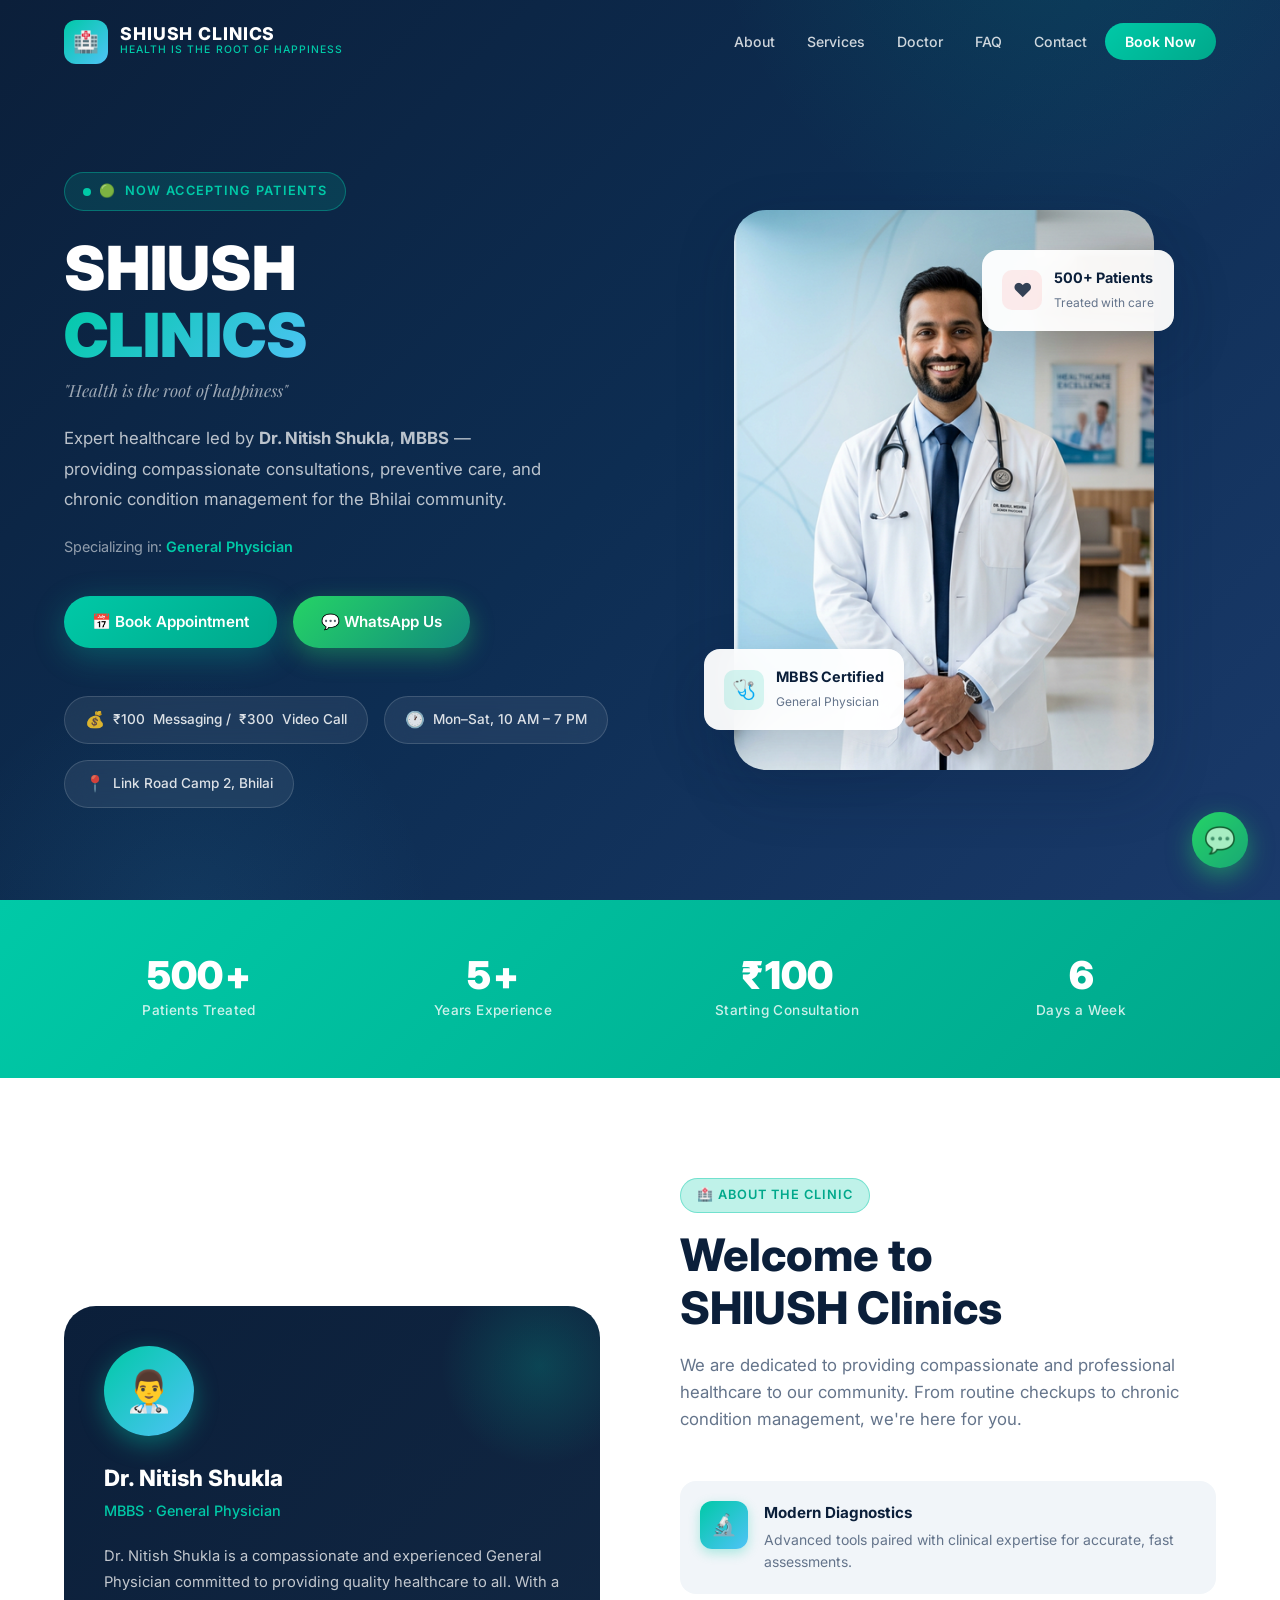
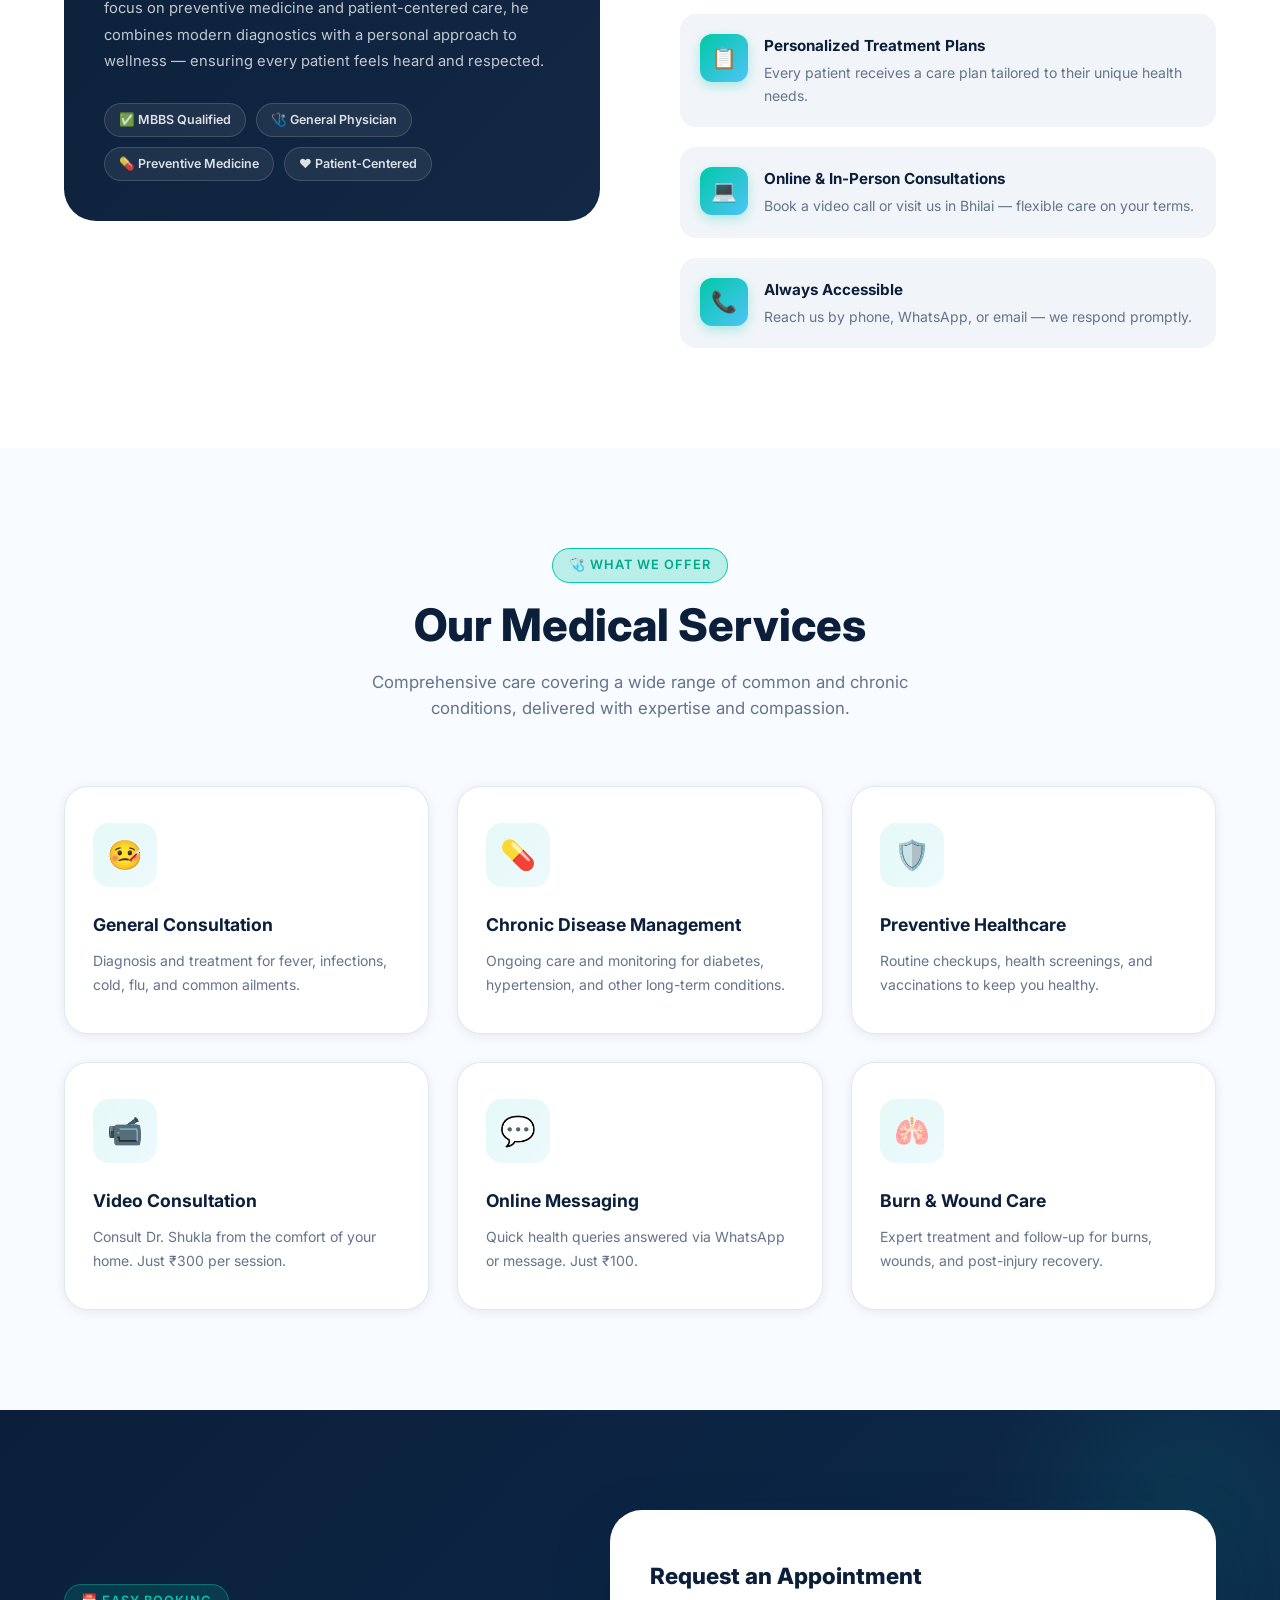
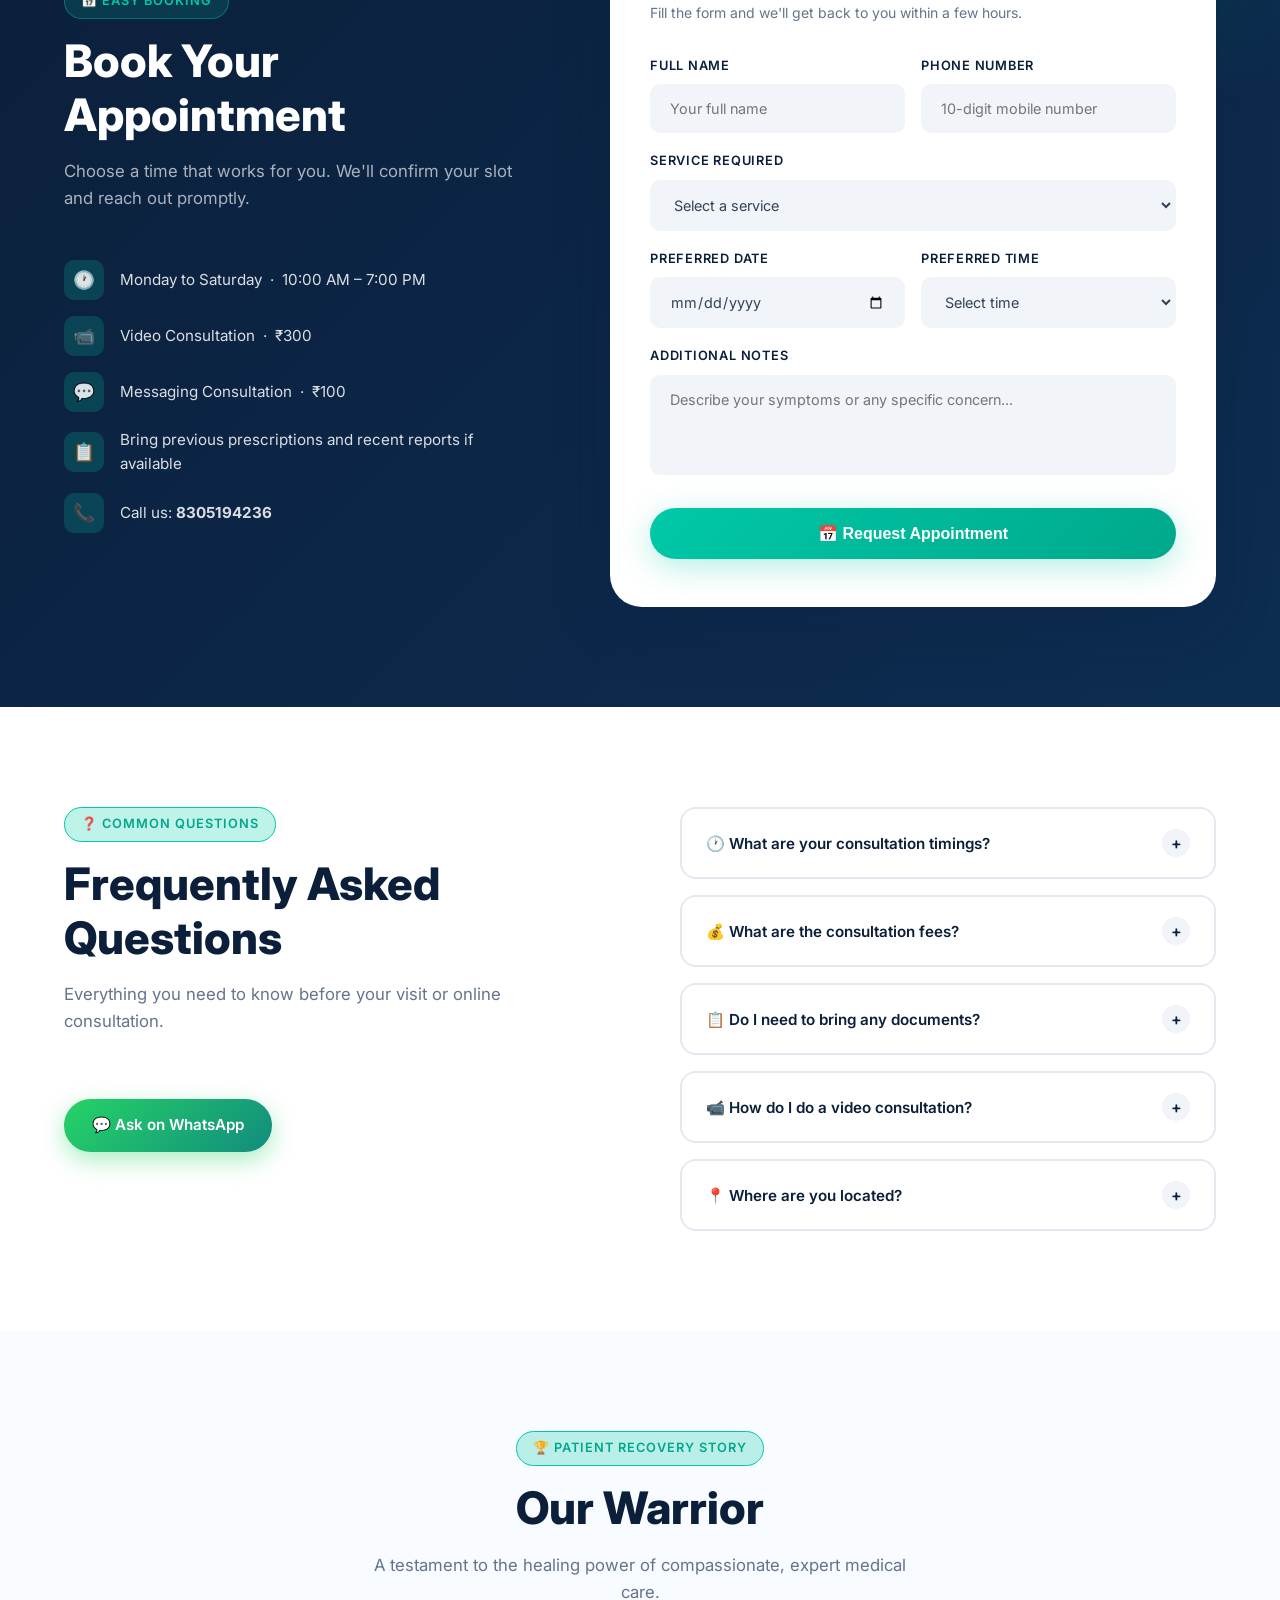
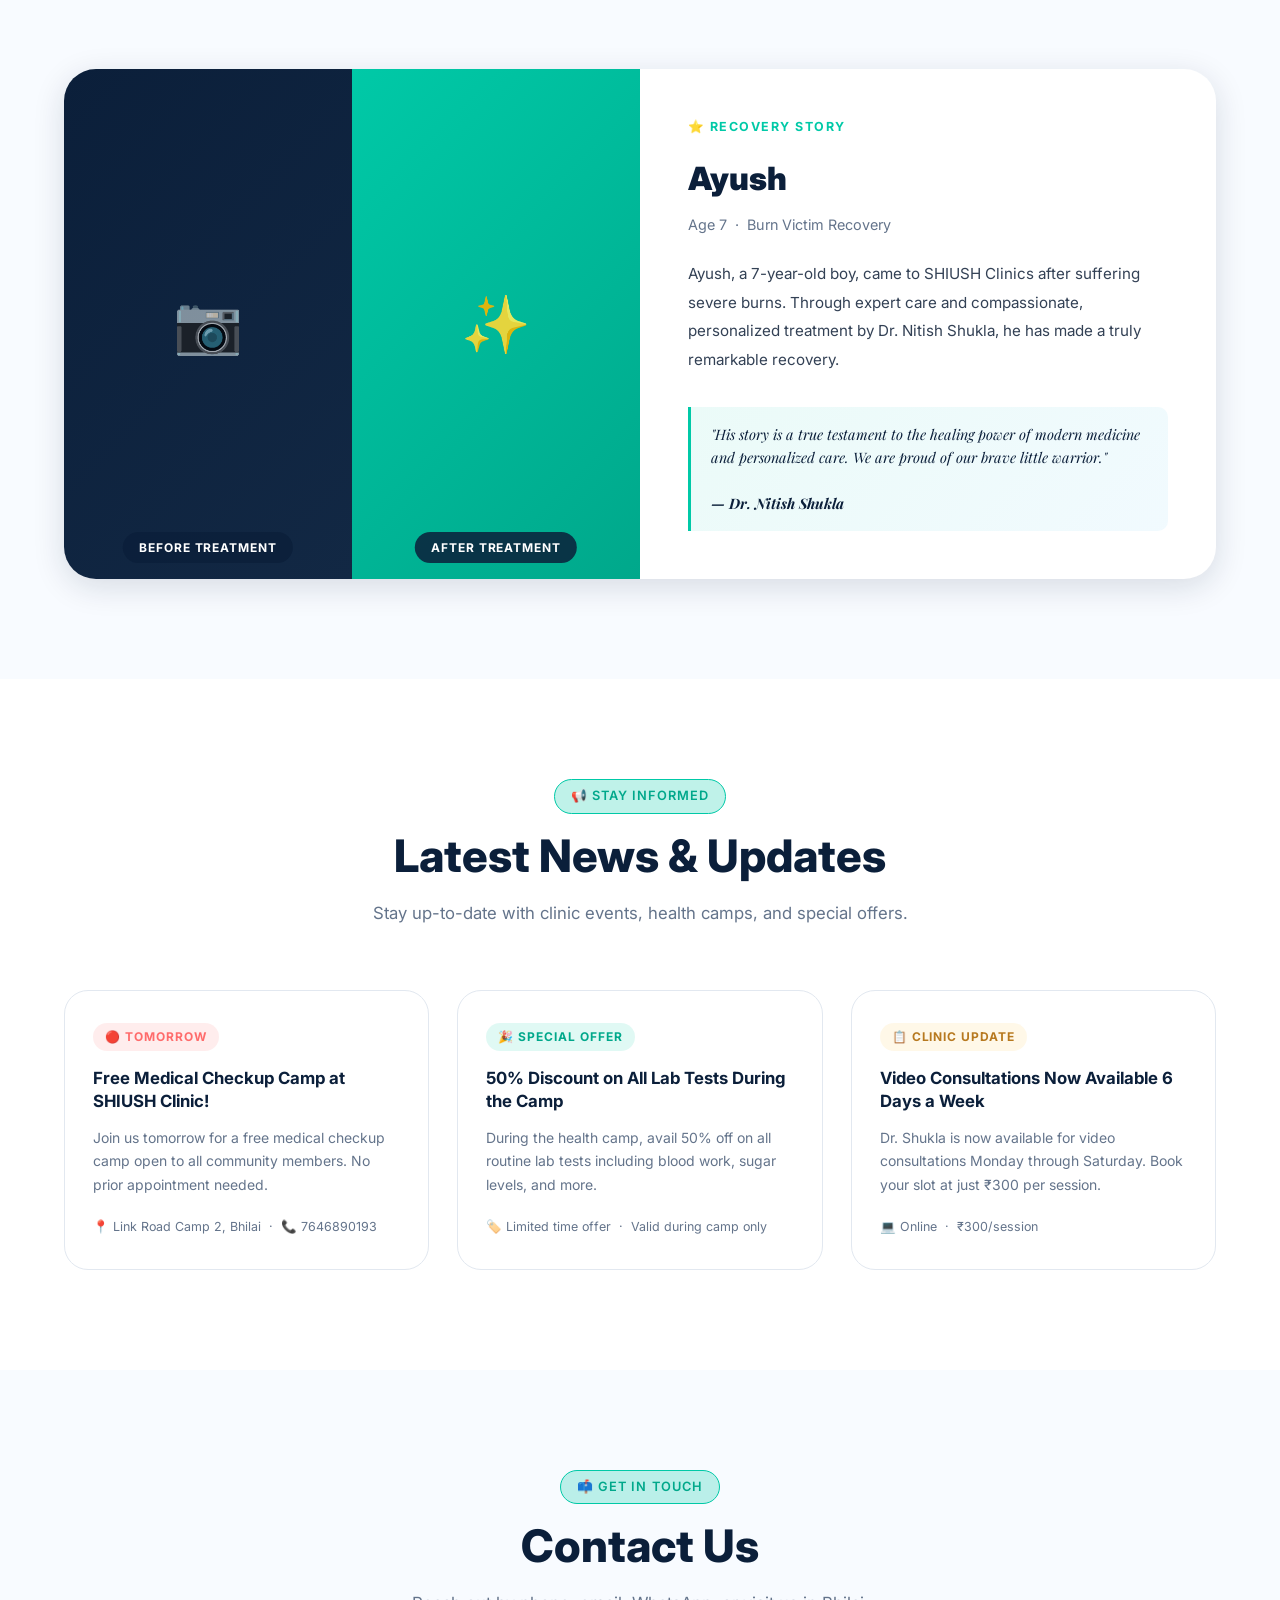
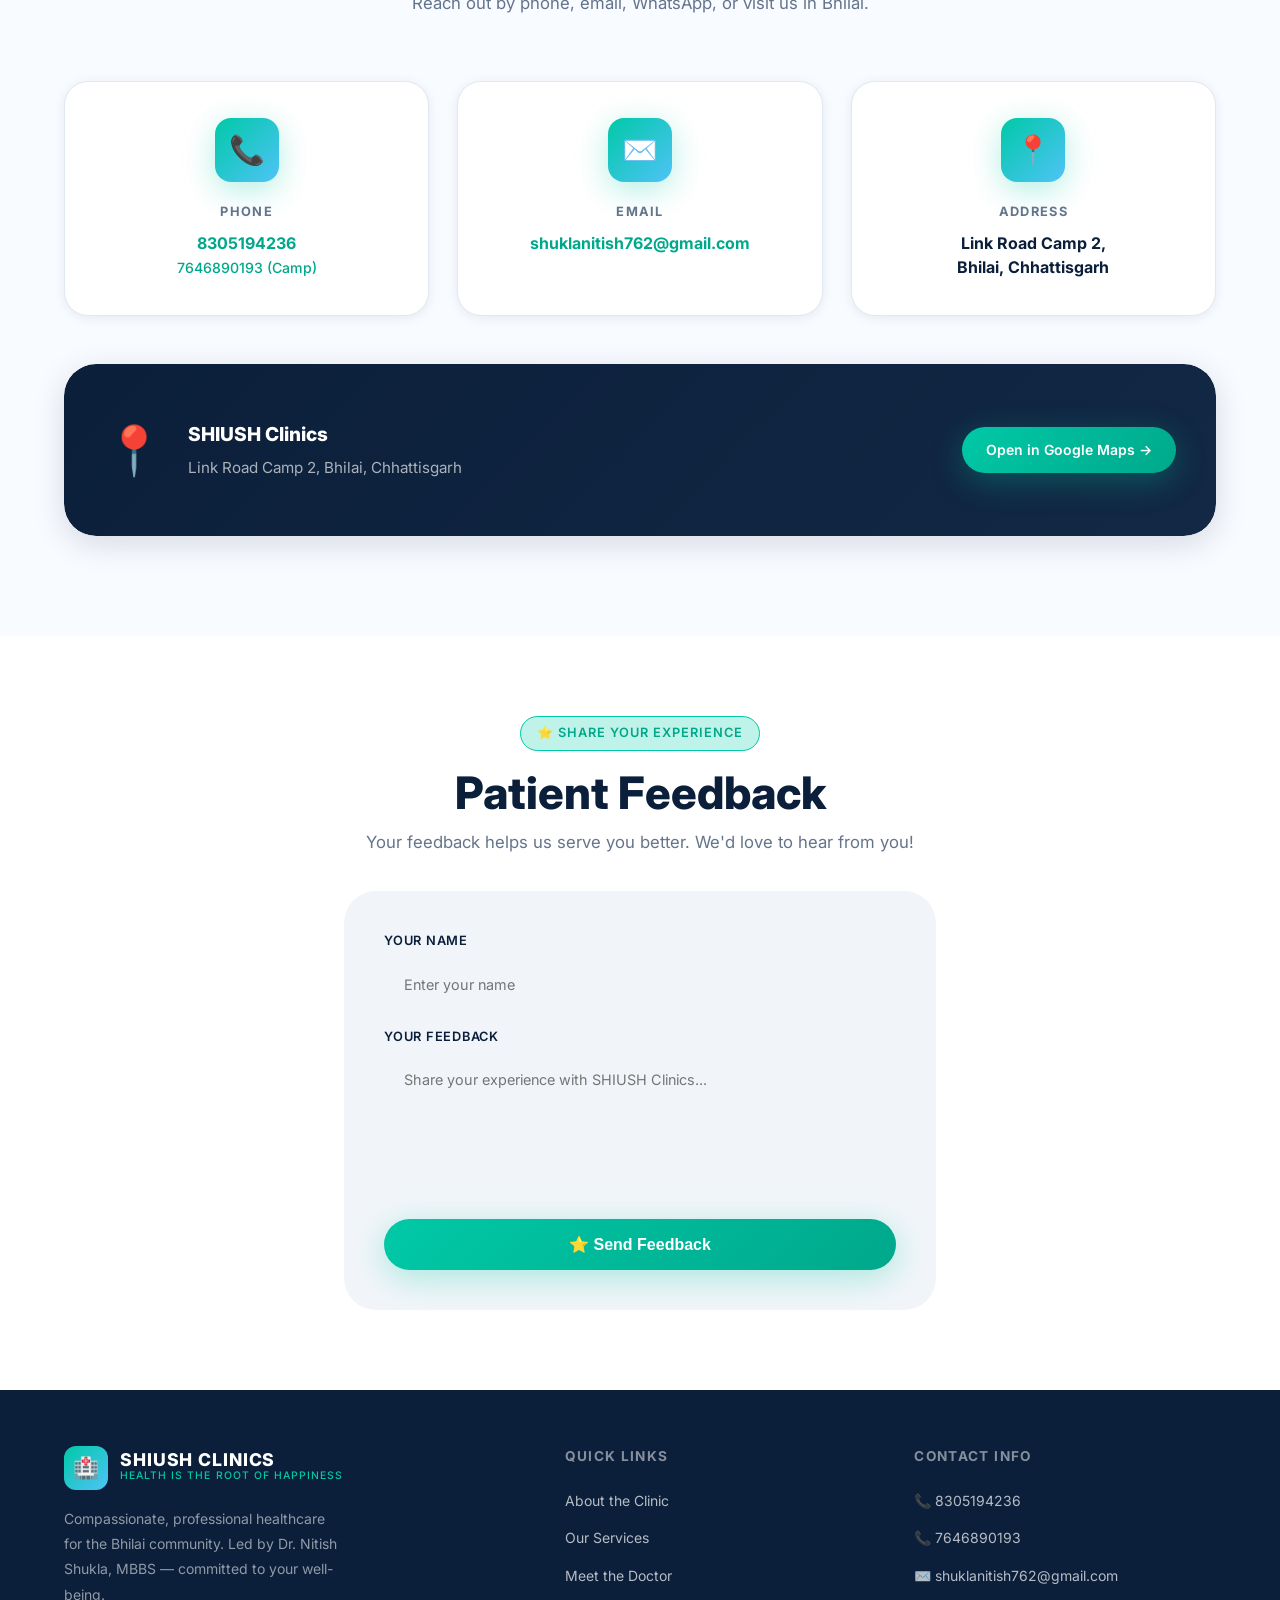
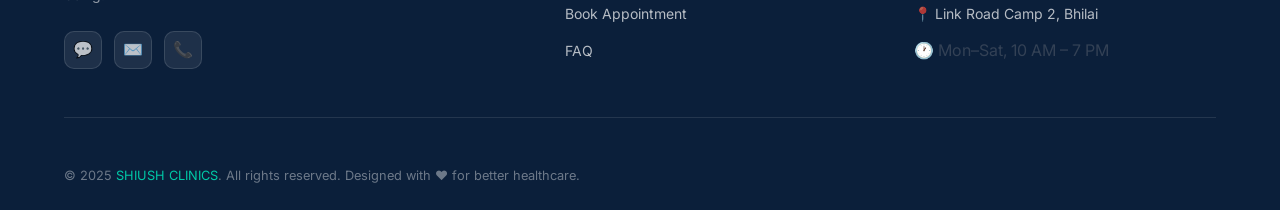
==== SHISHU-20260305T094833Z-1-001/SHISHU/index.html @ c7a82896 "Add files via upload" ====
<!DOCTYPE html>
<html lang="en">

<head>
    <meta charset="UTF-8">
    <meta name="viewport" content="width=device-width, initial-scale=1.0">
    <meta name="description"
        content="SHIUSH Clinics – Compassionate healthcare by Dr. Nitish Shukla, MBBS. Book appointments, video consultations, and general physician services in Bhilai, Chhattisgarh.">
    <title>SHIUSH Clinics | Dr. Nitish Shukla – General Physician, Bhilai</title>
    <link rel="stylesheet" href="style.css">
    <!-- Favicon emoji fallback -->
    <link rel="icon"
        href="data:image/svg+xml,<svg xmlns='http://www.w3.org/2000/svg' viewBox='0 0 100 100'><text y='.9em' font-size='90'>🏥</text></svg>">
</head>

<body>

    <!-- ============================================
     NAVBAR
     ============================================ -->
    <nav class="navbar" id="navbar">
        <div class="container">
            <a href="#home" class="nav-logo">
                <div class="nav-logo-icon">🏥</div>
                <div class="nav-logo-text">
                    <span class="nav-logo-name" data-clinic-name>SHIUSH CLINICS</span>
                    <span class="nav-logo-tagline" data-clinic-tagline>Health is the root of happiness</span>
                </div>
            </a>
            <ul class="nav-links" id="navLinks">
                <li><a href="#about">About</a></li>
                <li><a href="#services">Services</a></li>
                <li><a href="#doctor">Doctor</a></li>
                <li><a href="#faq">FAQ</a></li>
                <li><a href="#contact">Contact</a></li>
                <li><a href="#appointment" class="nav-cta">Book Now</a></li>
            </ul>
            <div class="hamburger" id="hamburger" aria-label="Open menu">
                <span></span><span></span><span></span>
            </div>
        </div>
    </nav>

    <!-- ============================================
     HERO SECTION
     ============================================ -->
    <section class="hero" id="home">
        <div class="container">
            <div class="hero-content">
                <div class="hero-badge reveal" data-hero-badge>🟢 &nbsp;Now Accepting Patients</div>
                <h1 class="hero-title reveal delay-1">
                    SHIUSH<br><span>CLINICS</span>
                </h1>
                <p class="hero-tagline reveal delay-2" data-clinic-tagline>"Health is the root of happiness"</p>
                <p class="hero-description reveal delay-3" data-hero-desc>
                    Expert healthcare led by <strong data-doctor-name>Dr. Nitish Shukla</strong>, <strong
                        data-doctor-degree>MBBS</strong> — providing
                    compassionate consultations, preventive care, and chronic condition management
                    for the Bhilai community.
                </p>
                <p class="hero-description reveal delay-3"
                    style="margin-top: -16px; margin-bottom: 36px; font-size: 0.9rem; color: rgba(255,255,255,0.55);">
                    Specializing in: <em id="typewriter"
                        style="color: #00C9A7; font-style: normal; font-weight: 600;">General Physician</em>
                </p>
                <div class="hero-actions reveal delay-4">
                    <a href="#appointment" class="btn btn-primary">📅 Book Appointment</a>
                    <a href="https://api.whatsapp.com/send/?phone=918305194236" target="_blank"
                        class="btn btn-whatsapp">💬 WhatsApp Us</a>
                </div>
                <div class="hero-info-pills reveal delay-5">
                    <div class="info-pill"><span class="icon">💰</span><span data-clinic-fee-msg>₹100</span> Messaging /
                        <span data-clinic-fee-vid>₹300</span> Video Call</div>
                    <div class="info-pill"><span class="icon">🕐</span><span data-clinic-timings>Mon–Sat, 10 AM – 7
                            PM</span></div>
                    <div class="info-pill"><span class="icon">📍</span><span data-clinic-address>Link Road Camp 2,
                            Bhilai</span></div>
                </div>
            </div>
            <div class="hero-image">
                <div class="hero-image-card">
                    <img src="doctor_hero.png" alt="Dr. Nitish Shukla – General Physician at SHIUSH Clinics">
                    <div class="hero-floating-card card-1">
                        <div class="floating-icon teal">🩺</div>
                        <div class="floating-card-text">
                            <strong>MBBS Certified</strong>
                            <span>General Physician</span>
                        </div>
                    </div>
                    <div class="hero-floating-card card-2">
                        <div class="floating-icon orange">❤️</div>
                        <div class="floating-card-text">
                            <strong>500+ Patients</strong>
                            <span>Treated with care</span>
                        </div>
                    </div>
                </div>
            </div>
        </div>
    </section>

    <!-- ============================================
     STATS BAR
     ============================================ -->
    <section class="stats-bar" id="statsBar">
        <div class="container">
            <div class="stat-item reveal">
                <div class="stat-number">
                    <span class="counter" data-target="500" data-stat-patients>0</span>+
                </div>
                <div class="stat-label">Patients Treated</div>
            </div>
            <div class="stat-item reveal delay-1">
                <div class="stat-number">
                    <span class="counter" data-target="5" data-stat-years>0</span>+
                </div>
                <div class="stat-label">Years Experience</div>
            </div>
            <div class="stat-item reveal delay-2">
                <div class="stat-number">
                    ₹<span class="counter" data-target="100" data-stat-fee>0</span>
                </div>
                <div class="stat-label">Starting Consultation</div>
            </div>
            <div class="stat-item reveal delay-3">
                <div class="stat-number">
                    <span class="counter" data-target="6" data-stat-days>0</span>
                </div>
                <div class="stat-label">Days a Week</div>
            </div>
        </div>
    </section>

    <!-- ============================================
     ABOUT / DOCTOR SECTION
     ============================================ -->
    <section class="about" id="about">
        <div class="container">
            <div class="about-image-wrap reveal-left">
                <div class="doctor-card" id="doctor">
                    <div class="doctor-avatar">👨‍⚕️</div>
                    <div class="doctor-name" data-doctor-name>Dr. Nitish Shukla</div>
                    <div class="doctor-title" data-doctor-title>MBBS · General Physician</div>
                    <p class="doctor-bio" data-doctor-bio>
                        Dr. Nitish Shukla is a compassionate and experienced General Physician committed
                        to providing quality healthcare to all. With a focus on preventive medicine and
                        patient-centered care, he combines modern diagnostics with a personal approach
                        to wellness — ensuring every patient feels heard and respected.
                    </p>
                    <div class="doctor-badges">
                        <span class="doctor-badge">✅ MBBS Qualified</span>
                        <span class="doctor-badge">🩺 General Physician</span>
                        <span class="doctor-badge">💊 Preventive Medicine</span>
                        <span class="doctor-badge">❤️ Patient-Centered</span>
                    </div>
                </div>
            </div>
            <div class="about-content reveal-right">
                <div class="section-badge">🏥 About the Clinic</div>
                <h2 class="section-title" data-about-title>Welcome to<br>SHIUSH Clinics</h2>
                <p class="section-subtitle" data-about-subtitle>
                    We are dedicated to providing compassionate and professional healthcare to our community.
                    From routine checkups to chronic condition management, we're here for you.
                </p>
                <div class="about-features">
                    <div class="about-feature">
                        <div class="feature-icon">🔬</div>
                        <div class="feature-text">
                            <strong>Modern Diagnostics</strong>
                            <p>Advanced tools paired with clinical expertise for accurate, fast assessments.</p>
                        </div>
                    </div>
                    <div class="about-feature">
                        <div class="feature-icon">📋</div>
                        <div class="feature-text">
                            <strong>Personalized Treatment Plans</strong>
                            <p>Every patient receives a care plan tailored to their unique health needs.</p>
                        </div>
                    </div>
                    <div class="about-feature">
                        <div class="feature-icon">💻</div>
                        <div class="feature-text">
                            <strong>Online & In-Person Consultations</strong>
                            <p>Book a video call or visit us in Bhilai — flexible care on your terms.</p>
                        </div>
                    </div>
                    <div class="about-feature">
                        <div class="feature-icon">📞</div>
                        <div class="feature-text">
                            <strong>Always Accessible</strong>
                            <p>Reach us by phone, WhatsApp, or email — we respond promptly.</p>
                        </div>
                    </div>
                </div>
            </div>
        </div>
    </section>

    <!-- ============================================
     SERVICES SECTION
     ============================================ -->
    <section class="services" id="services">
        <div class="container">
            <div class="section-header">
                <div class="section-badge reveal">🩺 What We Offer</div>
                <h2 class="section-title reveal delay-1">Our Medical Services</h2>
                <p class="section-subtitle reveal delay-2">
                    Comprehensive care covering a wide range of common and chronic conditions,
                    delivered with expertise and compassion.
                </p>
            </div>
            <div class="services-grid" id="servicesGrid">
                <div class="service-card reveal">
                    <div class="service-icon">🤒</div>
                    <h3 class="service-name">General Consultation</h3>
                    <p class="service-desc">Diagnosis and treatment for fever, infections, cold, flu, and common
                        ailments.</p>
                </div>
                <div class="service-card reveal delay-1">
                    <div class="service-icon">💊</div>
                    <h3 class="service-name">Chronic Disease Management</h3>
                    <p class="service-desc">Ongoing care and monitoring for diabetes, hypertension, and other long-term
                        conditions.</p>
                </div>
                <div class="service-card reveal delay-2">
                    <div class="service-icon">🛡️</div>
                    <h3 class="service-name">Preventive Healthcare</h3>
                    <p class="service-desc">Routine checkups, health screenings, and vaccinations to keep you healthy.
                    </p>
                </div>
                <div class="service-card reveal delay-1">
                    <div class="service-icon">📹</div>
                    <h3 class="service-name">Video Consultation</h3>
                    <p class="service-desc">Consult Dr. Shukla from the comfort of your home. Just ₹300 per session.</p>
                </div>
                <div class="service-card reveal delay-2">
                    <div class="service-icon">💬</div>
                    <h3 class="service-name">Online Messaging</h3>
                    <p class="service-desc">Quick health queries answered via WhatsApp or message. Just ₹100.</p>
                </div>
                <div class="service-card reveal delay-3">
                    <div class="service-icon">🫁</div>
                    <h3 class="service-name">Burn & Wound Care</h3>
                    <p class="service-desc">Expert treatment and follow-up for burns, wounds, and post-injury recovery.
                    </p>
                </div>
            </div>
        </div>
    </section>

    <!-- ============================================
     APPOINTMENT SECTION
     ============================================ -->
    <section class="appointment" id="appointment">
        <div class="container">
            <div class="appt-info">
                <div class="section-badge reveal">📅 Easy Booking</div>
                <h2 class="section-title reveal delay-1">Book Your<br>Appointment</h2>
                <p class="section-subtitle reveal delay-2">
                    Choose a time that works for you. We'll confirm your slot and reach out promptly.
                </p>
                <div class="appt-details reveal delay-3">
                    <div class="appt-detail-item">
                        <div class="detail-icon">🕐</div>
                        <span>Monday to Saturday &nbsp;·&nbsp; 10:00 AM – 7:00 PM</span>
                    </div>
                    <div class="appt-detail-item">
                        <div class="detail-icon">📹</div>
                        <span>Video Consultation &nbsp;·&nbsp; ₹300</span>
                    </div>
                    <div class="appt-detail-item">
                        <div class="detail-icon">💬</div>
                        <span>Messaging Consultation &nbsp;·&nbsp; ₹100</span>
                    </div>
                    <div class="appt-detail-item">
                        <div class="detail-icon">📋</div>
                        <span>Bring previous prescriptions and recent reports if available</span>
                    </div>
                    <div class="appt-detail-item">
                        <div class="detail-icon">📞</div>
                        <span>Call us: <strong>8305194236</strong></span>
                    </div>
                </div>
            </div>
            <form class="appointment-form reveal-right" id="appointmentForm" novalidate>
                <h3 class="form-title">Request an Appointment</h3>
                <p class="form-subtitle">Fill the form and we'll get back to you within a few hours.</p>
                <div class="form-row">
                    <div class="form-group">
                        <label for="appt-name">Full Name</label>
                        <input type="text" id="appt-name" name="name" placeholder="Your full name" required>
                    </div>
                    <div class="form-group">
                        <label for="appt-phone">Phone Number</label>
                        <input type="tel" id="appt-phone" name="phone" placeholder="10-digit mobile number" required>
                    </div>
                </div>
                <div class="form-group">
                    <label for="appt-service">Service Required</label>
                    <select id="appt-service" name="service" required>
                        <option value="" disabled selected>Select a service</option>
                        <option>General Consultation</option>
                        <option>Video Consultation (₹300)</option>
                        <option>Messaging Consultation (₹100)</option>
                        <option>Chronic Disease Management</option>
                        <option>Preventive Checkup</option>
                        <option>Burn / Wound Care</option>
                        <option>Other</option>
                    </select>
                </div>
                <div class="form-row">
                    <div class="form-group">
                        <label for="appt-date">Preferred Date</label>
                        <input type="date" id="appt-date" name="date" required>
                    </div>
                    <div class="form-group">
                        <label for="appt-time">Preferred Time</label>
                        <select id="appt-time" name="time">
                            <option value="" disabled selected>Select time</option>
                            <option>10:00 AM – 11:00 AM</option>
                            <option>11:00 AM – 12:00 PM</option>
                            <option>12:00 PM – 1:00 PM</option>
                            <option>2:00 PM – 3:00 PM</option>
                            <option>3:00 PM – 4:00 PM</option>
                            <option>4:00 PM – 5:00 PM</option>
                            <option>5:00 PM – 6:00 PM</option>
                            <option>6:00 PM – 7:00 PM</option>
                        </select>
                    </div>
                </div>
                <div class="form-group">
                    <label for="appt-message">Additional Notes</label>
                    <textarea id="appt-message" name="message"
                        placeholder="Describe your symptoms or any specific concern..."></textarea>
                </div>
                <button type="submit" class="btn btn-primary form-submit">📅 Request Appointment</button>
            </form>
        </div>
    </section>

    <!-- ============================================
     FAQ SECTION
     ============================================ -->
    <section class="faq" id="faq">
        <div class="container">
            <div class="faq-intro reveal-left">
                <div class="section-badge">❓ Common Questions</div>
                <h2 class="section-title">Frequently Asked<br>Questions</h2>
                <p class="section-subtitle">
                    Everything you need to know before your visit or online consultation.
                </p>
                <a href="https://api.whatsapp.com/send/?phone=918305194236" target="_blank" class="btn btn-whatsapp"
                    style="margin-top: 16px;">
                    💬 Ask on WhatsApp
                </a>
            </div>
            <div class="faq-list reveal-right" id="faqList">
                <div class="faq-item">
                    <button class="faq-question">
                        <span>🕐 What are your consultation timings?</span>
                        <span class="faq-icon">+</span>
                    </button>
                    <div class="faq-answer">
                        <div class="faq-answer-inner">
                            We are open <strong>Monday to Saturday, 10:00 AM to 7:00 PM</strong>.
                            We are closed on Sundays. For emergency queries, please WhatsApp us.
                        </div>
                    </div>
                </div>
                <div class="faq-item">
                    <button class="faq-question">
                        <span>💰 What are the consultation fees?</span>
                        <span class="faq-icon">+</span>
                    </button>
                    <div class="faq-answer">
                        <div class="faq-answer-inner">
                            <strong>₹100</strong> for online messaging consultations and
                            <strong>₹300</strong> for video consultations. In-person fees may vary —
                            please call us for details.
                        </div>
                    </div>
                </div>
                <div class="faq-item">
                    <button class="faq-question">
                        <span>📋 Do I need to bring any documents?</span>
                        <span class="faq-icon">+</span>
                    </button>
                    <div class="faq-answer">
                        <div class="faq-answer-inner">
                            Please bring any <strong>previous prescriptions</strong> and <strong>recent medical
                                reports</strong>
                            if available. This helps Dr. Shukla provide a more accurate diagnosis and
                            personalized treatment plan.
                        </div>
                    </div>
                </div>
                <div class="faq-item">
                    <button class="faq-question">
                        <span>📹 How do I do a video consultation?</span>
                        <span class="faq-icon">+</span>
                    </button>
                    <div class="faq-answer">
                        <div class="faq-answer-inner">
                            Book an appointment via the form above or WhatsApp us at
                            <strong>8305194236</strong>. We'll send you a video call link at your
                            confirmed appointment time.
                        </div>
                    </div>
                </div>
                <div class="faq-item">
                    <button class="faq-question">
                        <span>📍 Where are you located?</span>
                        <span class="faq-icon">+</span>
                    </button>
                    <div class="faq-answer">
                        <div class="faq-answer-inner">
                            We are located at <strong>Link Road Camp 2, Bhilai, Chhattisgarh</strong>.
                            You can also email us at <a href="mailto:shuklanitish762@gmail.com"
                                style="color: var(--teal-dark); font-weight: 600;">shuklanitish762@gmail.com</a>
                            for directions.
                        </div>
                    </div>
                </div>
            </div>
        </div>
    </section>

    <!-- ============================================
     OUR WARRIOR SECTION
     ============================================ -->
    <section class="warrior" id="warrior">
        <div class="container">
            <div class="section-header">
                <div class="section-badge reveal">🏆 Patient Recovery Story</div>
                <h2 class="section-title reveal delay-1">Our Warrior</h2>
                <p class="section-subtitle reveal delay-2" style="margin: 0 auto;">
                    A testament to the healing power of compassionate, expert medical care.
                </p>
            </div>
            <div class="warrior-card reveal delay-2">
                <div class="warrior-images">
                    <div class="warrior-image-wrap warrior-before">
                        <div class="image-label">Before Treatment</div>
                    </div>
                    <div class="warrior-image-wrap warrior-after">
                        <div class="image-label">After Treatment</div>
                    </div>
                </div>
                <div class="warrior-content">
                    <div class="warrior-eyebrow">⭐ Recovery Story</div>
                    <div class="warrior-name" data-warrior-name>Ayush</div>
                    <div class="warrior-age" data-warrior-condition>Age 7 &nbsp;·&nbsp; Burn Victim Recovery</div>
                    <p class="warrior-story" data-warrior-story>
                        Ayush, a 7-year-old boy, came to SHIUSH Clinics after suffering severe burns.
                        Through expert care and compassionate, personalized treatment by Dr. Nitish Shukla,
                        he has made a truly remarkable recovery.
                    </p>
                    <div class="warrior-quote" data-warrior-quote>
                        "His story is a true testament to the healing power of modern medicine
                        and personalized care. We are proud of our brave little warrior."
                        <br><br><strong>— Dr. Nitish Shukla</strong>
                    </div>
                </div>
            </div>
        </div>
    </section>

    <!-- ============================================
     NEWS & UPDATES SECTION
     ============================================ -->
    <section class="news" id="news">
        <div class="container">
            <div class="section-header">
                <div class="section-badge reveal">📢 Stay Informed</div>
                <h2 class="section-title reveal delay-1">Latest News & Updates</h2>
                <p class="section-subtitle reveal delay-2" style="margin: 0 auto;">
                    Stay up-to-date with clinic events, health camps, and special offers.
                </p>
            </div>
            <div class="news-grid" id="newsGrid">
                <div class="news-card reveal">
                    <span class="news-tag urgent">🔴 Tomorrow</span>
                    <h3 class="news-title">Free Medical Checkup Camp at SHIUSH Clinic!</h3>
                    <p class="news-body">
                        Join us tomorrow for a free medical checkup camp open to all community members.
                        No prior appointment needed.
                    </p>
                    <div class="news-meta">📍 Link Road Camp 2, Bhilai &nbsp;·&nbsp; 📞 7646890193</div>
                </div>
                <div class="news-card reveal delay-1">
                    <span class="news-tag info">🎉 Special Offer</span>
                    <h3 class="news-title">50% Discount on All Lab Tests During the Camp</h3>
                    <p class="news-body">
                        During the health camp, avail 50% off on all routine lab tests including
                        blood work, sugar levels, and more.
                    </p>
                    <div class="news-meta">🏷️ Limited time offer &nbsp;·&nbsp; Valid during camp only</div>
                </div>
                <div class="news-card reveal delay-2">
                    <span class="news-tag update">📋 Clinic Update</span>
                    <h3 class="news-title">Video Consultations Now Available 6 Days a Week</h3>
                    <p class="news-body">
                        Dr. Shukla is now available for video consultations Monday through Saturday.
                        Book your slot at just ₹300 per session.
                    </p>
                    <div class="news-meta">💻 Online &nbsp;·&nbsp; ₹300/session</div>
                </div>
            </div>
        </div>
    </section>

    <!-- ============================================
     CONTACT SECTION
     ============================================ -->
    <section class="contact" id="contact">
        <div class="container">
            <div class="section-header">
                <div class="section-badge reveal">📫 Get in Touch</div>
                <h2 class="section-title reveal delay-1">Contact Us</h2>
                <p class="section-subtitle reveal delay-2" style="margin: 0 auto;">
                    Reach out by phone, email, WhatsApp, or visit us in Bhilai.
                </p>
            </div>
            <div class="contact-grid">
                <div class="contact-card reveal">
                    <div class="contact-icon">📞</div>
                    <div class="contact-label">Phone</div>
                    <div class="contact-value">
                        <a href="tel:8305194236" data-phone="1" data-clinic-phone1>8305194236</a><br>
                        <a href="tel:7646890193" data-phone="2" data-clinic-phone2
                            style="font-size:0.88rem;font-weight:500;">7646890193 (Camp)</a>
                    </div>
                </div>
                <div class="contact-card reveal delay-1">
                    <div class="contact-icon">✉️</div>
                    <div class="contact-label">Email</div>
                    <div class="contact-value">
                        <a href="mailto:shuklanitish762@gmail.com" data-clinic-email>shuklanitish762@gmail.com</a>
                    </div>
                </div>
                <div class="contact-card reveal delay-2">
                    <div class="contact-icon">📍</div>
                    <div class="contact-label">Address</div>
                    <div class="contact-value" data-clinic-address>Link Road Camp 2,<br>Bhilai, Chhattisgarh</div>
                </div>
            </div>
            <div class="map-wrap reveal delay-3">
                <a href="https://maps.google.com/?q=Link+Road+Camp+2,+Bhilai,+Chhattisgarh" target="_blank"
                    rel="noopener" class="map-link-card">
                    <div class="map-link-inner">
                        <div class="map-emoji">📍</div>
                        <div class="map-text">
                            <strong>SHIUSH Clinics</strong>
                            <span>Link Road Camp 2, Bhilai, Chhattisgarh</span>
                        </div>
                        <div class="map-btn">Open in Google Maps →</div>
                    </div>
                </a>
            </div>
        </div>
    </section>

    <!-- ============================================
     PATIENT FEEDBACK SECTION
     ============================================ -->
    <section class="feedback" id="feedback">
        <div class="container">
            <div class="section-badge reveal">⭐ Share Your Experience</div>
            <h2 class="section-title reveal delay-1">Patient Feedback</h2>
            <p class="section-subtitle reveal delay-2">
                Your feedback helps us serve you better. We'd love to hear from you!
            </p>
            <form class="feedback-form reveal delay-2" id="feedbackForm">
                <div class="form-group">
                    <label for="fb-name">Your Name</label>
                    <input type="text" id="fb-name" name="name" placeholder="Enter your name" required>
                </div>
                <div class="form-group">
                    <label for="fb-message">Your Feedback</label>
                    <textarea id="fb-message" name="message" placeholder="Share your experience with SHIUSH Clinics..."
                        style="height: 130px;" required></textarea>
                </div>
                <button type="submit" class="btn btn-primary form-submit">⭐ Send Feedback</button>
            </form>
        </div>
    </section>

    <!-- ============================================
     FOOTER
     ============================================ -->
    <footer class="footer" id="footer">
        <div class="container">
            <div class="footer-top">
                <div class="footer-brand">
                    <div class="nav-logo" style="margin-bottom: 16px;">
                        <div class="nav-logo-icon">🏥</div>
                        <div class="nav-logo-text">
                            <span class="nav-logo-name">SHIUSH CLINICS</span>
                            <span class="nav-logo-tagline">Health is the root of happiness</span>
                        </div>
                    </div>
                    <p class="footer-desc">
                        Compassionate, professional healthcare for the Bhilai community.
                        Led by Dr. Nitish Shukla, MBBS — committed to your well-being.
                    </p>
                    <div class="footer-social">
                        <a href="https://api.whatsapp.com/send/?phone=918305194236" target="_blank" class="social-btn"
                            title="WhatsApp">💬</a>
                        <a href="mailto:shuklanitish762@gmail.com" class="social-btn" title="Email">✉️</a>
                        <a href="tel:8305194236" class="social-btn" title="Call">📞</a>
                    </div>
                </div>
                <div class="footer-col">
                    <h4>Quick Links</h4>
                    <ul>
                        <li><a href="#about">About the Clinic</a></li>
                        <li><a href="#services">Our Services</a></li>
                        <li><a href="#doctor">Meet the Doctor</a></li>
                        <li><a href="#appointment">Book Appointment</a></li>
                        <li><a href="#faq">FAQ</a></li>
                    </ul>
                </div>
                <div class="footer-col">
                    <h4>Contact Info</h4>
                    <ul>
                        <li><a href="tel:8305194236">📞 8305194236</a></li>
                        <li><a href="tel:7646890193">📞 7646890193</a></li>
                        <li><a href="mailto:shuklanitish762@gmail.com">✉️ shuklanitish762@gmail.com</a></li>
                        <li><a href="#contact">📍 Link Road Camp 2, Bhilai</a></li>
                        <li>🕐 Mon–Sat, 10 AM – 7 PM</li>
                    </ul>
                </div>
            </div>
            <div class="footer-bottom">
                <p class="footer-copy">© 2025 <span>SHIUSH CLINICS</span>. All rights reserved. Designed with ❤️ for
                    better healthcare.</p>
            </div>
        </div>
    </footer>

    <!-- ============================================
     WHATSAPP FLOATING BUTTON
     ============================================ -->
    <a href="https://api.whatsapp.com/send/?phone=918305194236&text=Hello%20Dr.%20Shukla%2C%20I%20would%20like%20to%20book%20an%20appointment."
        class="whatsapp-fab" target="_blank" rel="noopener noreferrer" title="Chat with us on WhatsApp"
        aria-label="WhatsApp SHIUSH Clinics">
        💬
    </a>

    <script src="script.js"></script>
</body>

</html>
---- SHISHU-20260305T094833Z-1-001/SHISHU/style.css ----
/* ============================================
   SHIUSH CLINICS - Modern Redesign
   Design System & Stylesheet
   ============================================ */

@import url('https://fonts.googleapis.com/css2?family=Inter:wght@300;400;500;600;700;800;900&family=Playfair+Display:wght@600;700&display=swap');

/* ---- CSS VARIABLES ---- */
:root {
    --navy: #0B1F3A;
    --navy-light: #122844;
    --teal: #00C9A7;
    --teal-dark: #00A88B;
    --teal-glow: rgba(0, 201, 167, 0.25);
    --sky: #4FC3F7;
    --white: #FFFFFF;
    --off-white: #F8FBFF;
    --gray-100: #F1F5F9;
    --gray-200: #E2E8F0;
    --gray-500: #64748B;
    --gray-700: #334155;
    --danger: #FF6B6B;
    --warning: #FFD166;
    --glass-bg: rgba(255, 255, 255, 0.07);
    --glass-border: rgba(255, 255, 255, 0.15);
    --shadow-sm: 0 2px 12px rgba(11, 31, 58, 0.08);
    --shadow-md: 0 8px 32px rgba(11, 31, 58, 0.14);
    --shadow-lg: 0 20px 60px rgba(11, 31, 58, 0.2);
    --shadow-teal: 0 8px 32px rgba(0, 201, 167, 0.3);
    --radius-sm: 10px;
    --radius-md: 16px;
    --radius-lg: 24px;
    --radius-xl: 32px;
    --transition: all 0.3s cubic-bezier(0.4, 0, 0.2, 1);
    --font-main: 'Inter', sans-serif;
    --font-display: 'Playfair Display', serif;
}

/* ---- RESET & BASE ---- */
*,
*::before,
*::after {
    box-sizing: border-box;
    margin: 0;
    padding: 0;
}

html {
    scroll-behavior: smooth;
    font-size: 16px;
}

body {
    font-family: var(--font-main);
    background: var(--off-white);
    color: var(--gray-700);
    line-height: 1.6;
    overflow-x: hidden;
}

img {
    max-width: 100%;
    display: block;
}

a {
    text-decoration: none;
    color: inherit;
}

ul {
    list-style: none;
}

/* ---- SCROLLBAR ---- */
::-webkit-scrollbar {
    width: 6px;
}

::-webkit-scrollbar-track {
    background: var(--navy);
}

::-webkit-scrollbar-thumb {
    background: var(--teal);
    border-radius: 3px;
}

/* ---- UTILITY ---- */
.container {
    max-width: 1200px;
    margin: 0 auto;
    padding: 0 24px;
}

.section-badge {
    display: inline-flex;
    align-items: center;
    gap: 8px;
    background: var(--teal-glow);
    border: 1px solid var(--teal);
    color: var(--teal-dark);
    font-size: 0.8rem;
    font-weight: 600;
    letter-spacing: 0.08em;
    text-transform: uppercase;
    padding: 6px 16px;
    border-radius: 50px;
    margin-bottom: 16px;
}

.section-title {
    font-size: clamp(1.8rem, 4vw, 2.8rem);
    font-weight: 800;
    color: var(--navy);
    line-height: 1.2;
    margin-bottom: 16px;
}

.section-subtitle {
    font-size: 1.05rem;
    color: var(--gray-500);
    max-width: 560px;
    margin-bottom: 48px;
}

.btn {
    display: inline-flex;
    align-items: center;
    gap: 8px;
    padding: 14px 28px;
    border-radius: 50px;
    font-size: 0.95rem;
    font-weight: 600;
    cursor: pointer;
    border: none;
    transition: var(--transition);
    text-decoration: none;
}

.btn-primary {
    background: linear-gradient(135deg, var(--teal), var(--teal-dark));
    color: var(--white);
    box-shadow: var(--shadow-teal);
}

.btn-primary:hover {
    transform: translateY(-2px);
    box-shadow: 0 12px 40px rgba(0, 201, 167, 0.45);
}

.btn-outline {
    background: transparent;
    color: var(--white);
    border: 2px solid rgba(255, 255, 255, 0.5);
    backdrop-filter: blur(8px);
}

.btn-outline:hover {
    background: rgba(255, 255, 255, 0.15);
    border-color: var(--white);
    transform: translateY(-2px);
}

.btn-whatsapp {
    background: linear-gradient(135deg, #25D366, #128C7E);
    color: var(--white);
    box-shadow: 0 8px 24px rgba(37, 211, 102, 0.4);
}

.btn-whatsapp:hover {
    transform: translateY(-2px);
    box-shadow: 0 12px 32px rgba(37, 211, 102, 0.55);
}

/* ============================================
   NAVBAR
   ============================================ */
.navbar {
    position: fixed;
    top: 0;
    left: 0;
    right: 0;
    z-index: 1000;
    padding: 20px 0;
    transition: var(--transition);
}

.navbar.scrolled {
    background: rgba(11, 31, 58, 0.95);
    backdrop-filter: blur(20px);
    padding: 12px 0;
    box-shadow: 0 4px 24px rgba(0, 0, 0, 0.2);
}

.navbar .container {
    display: flex;
    align-items: center;
    justify-content: space-between;
}

.nav-logo {
    display: flex;
    align-items: center;
    gap: 12px;
}

.nav-logo-icon {
    width: 44px;
    height: 44px;
    background: linear-gradient(135deg, var(--teal), var(--sky));
    border-radius: 12px;
    display: flex;
    align-items: center;
    justify-content: center;
    font-size: 1.3rem;
    flex-shrink: 0;
}

.nav-logo-text {
    display: flex;
    flex-direction: column;
}

.nav-logo-name {
    font-size: 1.1rem;
    font-weight: 800;
    color: var(--white);
    letter-spacing: 0.05em;
    line-height: 1;
}

.nav-logo-tagline {
    font-size: 0.65rem;
    color: var(--teal);
    font-weight: 500;
    letter-spacing: 0.1em;
    text-transform: uppercase;
}

.nav-links {
    display: flex;
    align-items: center;
    gap: 4px;
}

.nav-links a {
    color: rgba(255, 255, 255, 0.8);
    font-size: 0.88rem;
    font-weight: 500;
    padding: 8px 14px;
    border-radius: 8px;
    transition: var(--transition);
}

.nav-links a:hover {
    color: var(--teal);
    background: rgba(0, 201, 167, 0.1);
}

.nav-cta {
    background: linear-gradient(135deg, var(--teal), var(--teal-dark)) !important;
    color: var(--white) !important;
    padding: 10px 20px !important;
    border-radius: 50px !important;
    font-weight: 600 !important;
}

.nav-cta:hover {
    background: var(--teal-dark) !important;
    box-shadow: var(--shadow-teal) !important;
}

.hamburger {
    display: none;
    flex-direction: column;
    gap: 5px;
    cursor: pointer;
    padding: 8px;
}

.hamburger span {
    width: 24px;
    height: 2px;
    background: var(--white);
    border-radius: 2px;
    transition: var(--transition);
}

/* ============================================
   HERO SECTION
   ============================================ */
.hero {
    min-height: 100vh;
    background: linear-gradient(135deg, var(--navy) 0%, #0d2d52 50%, #1a3a6b 100%);
    position: relative;
    display: flex;
    align-items: center;
    overflow: hidden;
}

.hero::before {
    content: '';
    position: absolute;
    top: -50%;
    right: -10%;
    width: 700px;
    height: 700px;
    background: radial-gradient(circle, rgba(0, 201, 167, 0.12) 0%, transparent 70%);
    border-radius: 50%;
    animation: pulse 6s ease-in-out infinite;
}

.hero::after {
    content: '';
    position: absolute;
    bottom: -30%;
    left: -5%;
    width: 500px;
    height: 500px;
    background: radial-gradient(circle, rgba(79, 195, 247, 0.08) 0%, transparent 70%);
    border-radius: 50%;
    animation: pulse 8s ease-in-out infinite reverse;
}

@keyframes pulse {

    0%,
    100% {
        transform: scale(1);
        opacity: 0.6;
    }

    50% {
        transform: scale(1.1);
        opacity: 1;
    }
}

.hero .container {
    display: grid;
    grid-template-columns: 1fr 1fr;
    gap: 64px;
    align-items: center;
    position: relative;
    z-index: 1;
    padding-top: 80px;
}

.hero-badge {
    display: inline-flex;
    align-items: center;
    gap: 8px;
    background: rgba(0, 201, 167, 0.15);
    border: 1px solid rgba(0, 201, 167, 0.4);
    color: var(--teal);
    font-size: 0.8rem;
    font-weight: 600;
    letter-spacing: 0.1em;
    text-transform: uppercase;
    padding: 8px 18px;
    border-radius: 50px;
    margin-bottom: 24px;
}

.hero-badge::before {
    content: '';
    width: 8px;
    height: 8px;
    background: var(--teal);
    border-radius: 50%;
    animation: blink 1.5s ease-in-out infinite;
}

@keyframes blink {

    0%,
    100% {
        opacity: 1;
    }

    50% {
        opacity: 0.3;
    }
}

.hero-title {
    font-size: clamp(2.2rem, 5vw, 3.8rem);
    font-weight: 900;
    color: var(--white);
    line-height: 1.1;
    margin-bottom: 8px;
}

.hero-title span {
    background: linear-gradient(135deg, var(--teal), var(--sky));
    -webkit-background-clip: text;
    -webkit-text-fill-color: transparent;
    background-clip: text;
}

.hero-tagline {
    font-size: 1.05rem;
    color: rgba(255, 255, 255, 0.6);
    font-style: italic;
    margin-bottom: 20px;
    font-family: var(--font-display);
}

.hero-description {
    font-size: 1.05rem;
    color: rgba(255, 255, 255, 0.72);
    line-height: 1.8;
    margin-bottom: 36px;
    max-width: 480px;
}

.hero-actions {
    display: flex;
    gap: 16px;
    flex-wrap: wrap;
    margin-bottom: 48px;
}

.hero-info-pills {
    display: flex;
    gap: 16px;
    flex-wrap: wrap;
}

.info-pill {
    display: flex;
    align-items: center;
    gap: 8px;
    background: var(--glass-bg);
    border: 1px solid var(--glass-border);
    backdrop-filter: blur(12px);
    border-radius: 50px;
    padding: 10px 20px;
    color: rgba(255, 255, 255, 0.85);
    font-size: 0.85rem;
    font-weight: 500;
}

.info-pill .icon {
    font-size: 1rem;
}

.hero-image {
    position: relative;
    display: flex;
    justify-content: center;
}

.hero-image-card {
    position: relative;
    width: 100%;
    max-width: 420px;
}

.hero-image-card img {
    width: 100%;
    border-radius: var(--radius-xl);
    box-shadow: var(--shadow-lg);
    object-fit: cover;
    aspect-ratio: 3/4;
}

.hero-floating-card {
    position: absolute;
    background: rgba(255, 255, 255, 0.95);
    backdrop-filter: blur(20px);
    border-radius: var(--radius-md);
    padding: 16px 20px;
    box-shadow: var(--shadow-lg);
    display: flex;
    align-items: center;
    gap: 12px;
}

.hero-floating-card.card-1 {
    bottom: 40px;
    left: -30px;
}

.hero-floating-card.card-2 {
    top: 40px;
    right: -20px;
}

.floating-icon {
    width: 40px;
    height: 40px;
    border-radius: 10px;
    display: flex;
    align-items: center;
    justify-content: center;
    font-size: 1.2rem;
    flex-shrink: 0;
}

.floating-icon.teal {
    background: rgba(0, 201, 167, 0.15);
}

.floating-icon.orange {
    background: rgba(255, 107, 107, 0.12);
}

.floating-card-text strong {
    display: block;
    font-size: 0.9rem;
    font-weight: 700;
    color: var(--navy);
}

.floating-card-text span {
    font-size: 0.75rem;
    color: var(--gray-500);
}

/* ============================================
   STATS BAR
   ============================================ */
.stats-bar {
    background: linear-gradient(135deg, var(--teal), var(--teal-dark));
    padding: 40px 0;
}

.stats-bar .container {
    display: grid;
    grid-template-columns: repeat(4, 1fr);
    gap: 24px;
}

.stat-item {
    text-align: center;
    padding: 16px;
}

.stat-number {
    font-size: 2.4rem;
    font-weight: 900;
    color: var(--white);
    line-height: 1;
    margin-bottom: 6px;
    display: flex;
    align-items: baseline;
    justify-content: center;
    gap: 2px;
}

.stat-label {
    font-size: 0.85rem;
    color: rgba(255, 255, 255, 0.8);
    font-weight: 500;
    letter-spacing: 0.03em;
}

.stat-divider {
    width: 1px;
    background: rgba(255, 255, 255, 0.25);
    align-self: stretch;
}

/* ============================================
   ABOUT SECTION
   ============================================ */
.about {
    padding: 100px 0;
    background: var(--white);
}

.about .container {
    display: grid;
    grid-template-columns: 1fr 1fr;
    gap: 80px;
    align-items: center;
}

.about-image-wrap {
    position: relative;
}

.doctor-card {
    background: linear-gradient(135deg, var(--navy), var(--navy-light));
    border-radius: var(--radius-xl);
    padding: 40px;
    color: var(--white);
    position: relative;
    overflow: hidden;
}

.doctor-card::before {
    content: '';
    position: absolute;
    top: -40px;
    right: -40px;
    width: 200px;
    height: 200px;
    background: radial-gradient(circle, rgba(0, 201, 167, 0.2) 0%, transparent 70%);
    border-radius: 50%;
}

.doctor-avatar {
    width: 90px;
    height: 90px;
    border-radius: 50%;
    background: linear-gradient(135deg, var(--teal), var(--sky));
    display: flex;
    align-items: center;
    justify-content: center;
    font-size: 2.5rem;
    margin-bottom: 24px;
    box-shadow: 0 8px 24px rgba(0, 201, 167, 0.4);
}

.doctor-name {
    font-size: 1.4rem;
    font-weight: 800;
    margin-bottom: 4px;
}

.doctor-title {
    font-size: 0.9rem;
    color: var(--teal);
    font-weight: 500;
    margin-bottom: 20px;
}

.doctor-bio {
    font-size: 0.92rem;
    color: rgba(255, 255, 255, 0.75);
    line-height: 1.8;
    margin-bottom: 28px;
}

.doctor-badges {
    display: flex;
    flex-wrap: wrap;
    gap: 10px;
}

.doctor-badge {
    background: var(--glass-bg);
    border: 1px solid var(--glass-border);
    color: rgba(255, 255, 255, 0.85);
    font-size: 0.78rem;
    font-weight: 600;
    padding: 6px 14px;
    border-radius: 50px;
}

.about-content .section-badge {
    border-color: rgba(0, 201, 167, 0.4);
}

.about-features {
    display: flex;
    flex-direction: column;
    gap: 20px;
    margin-top: 32px;
}

.about-feature {
    display: flex;
    align-items: flex-start;
    gap: 16px;
    padding: 20px;
    background: var(--gray-100);
    border-radius: var(--radius-md);
    transition: var(--transition);
}

.about-feature:hover {
    background: linear-gradient(135deg, rgba(0, 201, 167, 0.06), rgba(79, 195, 247, 0.06));
    transform: translateX(4px);
}

.feature-icon {
    width: 48px;
    height: 48px;
    background: linear-gradient(135deg, var(--teal), var(--sky));
    border-radius: 12px;
    display: flex;
    align-items: center;
    justify-content: center;
    font-size: 1.3rem;
    flex-shrink: 0;
    box-shadow: 0 4px 12px rgba(0, 201, 167, 0.3);
}

.feature-text strong {
    display: block;
    font-weight: 700;
    color: var(--navy);
    margin-bottom: 4px;
    font-size: 0.95rem;
}

.feature-text p {
    font-size: 0.875rem;
    color: var(--gray-500);
    line-height: 1.6;
}

/* ============================================
   SERVICES SECTION
   ============================================ */
.services {
    padding: 100px 0;
    background: var(--off-white);
}

.services .section-header {
    text-align: center;
    margin-bottom: 64px;
}

.services .section-subtitle {
    margin: 0 auto 0;
}

.services-grid {
    display: grid;
    grid-template-columns: repeat(3, 1fr);
    gap: 28px;
}

.service-card {
    background: var(--white);
    border-radius: var(--radius-lg);
    padding: 36px 28px;
    box-shadow: var(--shadow-sm);
    border: 1px solid var(--gray-200);
    transition: var(--transition);
    position: relative;
    overflow: hidden;
}

.service-card::before {
    content: '';
    position: absolute;
    top: 0;
    left: 0;
    right: 0;
    height: 3px;
    background: linear-gradient(90deg, var(--teal), var(--sky));
    transform: scaleX(0);
    transition: var(--transition);
}

.service-card:hover {
    transform: translateY(-8px);
    box-shadow: var(--shadow-md);
    border-color: rgba(0, 201, 167, 0.3);
}

.service-card:hover::before {
    transform: scaleX(1);
}

.service-icon {
    width: 64px;
    height: 64px;
    background: linear-gradient(135deg, rgba(0, 201, 167, 0.1), rgba(79, 195, 247, 0.1));
    border-radius: var(--radius-md);
    display: flex;
    align-items: center;
    justify-content: center;
    font-size: 1.8rem;
    margin-bottom: 24px;
    transition: var(--transition);
}

.service-card:hover .service-icon {
    background: linear-gradient(135deg, var(--teal), var(--sky));
    box-shadow: var(--shadow-teal);
}

.service-name {
    font-size: 1.1rem;
    font-weight: 700;
    color: var(--navy);
    margin-bottom: 10px;
}

.service-desc {
    font-size: 0.875rem;
    color: var(--gray-500);
    line-height: 1.7;
}

/* ============================================
   APPOINTMENT SECTION
   ============================================ */
.appointment {
    padding: 100px 0;
    background: linear-gradient(135deg, var(--navy) 0%, #0d2d52 100%);
    position: relative;
    overflow: hidden;
}

.appointment::before {
    content: '';
    position: absolute;
    top: -100px;
    right: -100px;
    width: 400px;
    height: 400px;
    background: radial-gradient(circle, rgba(0, 201, 167, 0.1) 0%, transparent 70%);
    border-radius: 50%;
}

.appointment .container {
    display: grid;
    grid-template-columns: 1fr 1.3fr;
    gap: 80px;
    align-items: center;
    position: relative;
    z-index: 1;
}

.appt-info .section-title {
    color: var(--white);
}

.appt-info .section-subtitle {
    color: rgba(255, 255, 255, 0.65);
}

.appt-info .section-badge {
    background: rgba(0, 201, 167, 0.15);
    border-color: rgba(0, 201, 167, 0.4);
    color: var(--teal);
}

.appt-details {
    display: flex;
    flex-direction: column;
    gap: 16px;
    margin-top: 32px;
}

.appt-detail-item {
    display: flex;
    align-items: center;
    gap: 16px;
    color: rgba(255, 255, 255, 0.85);
    font-size: 0.95rem;
}

.appt-detail-item .detail-icon {
    width: 40px;
    height: 40px;
    background: rgba(0, 201, 167, 0.2);
    border-radius: 10px;
    display: flex;
    align-items: center;
    justify-content: center;
    font-size: 1.1rem;
    flex-shrink: 0;
}

.appointment-form {
    background: var(--white);
    border-radius: var(--radius-xl);
    padding: 48px 40px;
    box-shadow: var(--shadow-lg);
}

.form-title {
    font-size: 1.4rem;
    font-weight: 800;
    color: var(--navy);
    margin-bottom: 8px;
}

.form-subtitle {
    font-size: 0.875rem;
    color: var(--gray-500);
    margin-bottom: 32px;
}

.form-row {
    display: grid;
    grid-template-columns: 1fr 1fr;
    gap: 16px;
}

.form-group {
    margin-bottom: 18px;
}

.form-group label {
    display: block;
    font-size: 0.8rem;
    font-weight: 600;
    color: var(--navy);
    text-transform: uppercase;
    letter-spacing: 0.06em;
    margin-bottom: 8px;
}

.form-group input,
.form-group select,
.form-group textarea {
    width: 100%;
    padding: 14px 18px;
    background: var(--gray-100);
    border: 2px solid transparent;
    border-radius: var(--radius-sm);
    font-family: var(--font-main);
    font-size: 0.9rem;
    color: var(--gray-700);
    transition: var(--transition);
    outline: none;
}

.form-group input:focus,
.form-group select:focus,
.form-group textarea:focus {
    background: var(--white);
    border-color: var(--teal);
    box-shadow: 0 0 0 3px var(--teal-glow);
}

.form-group textarea {
    resize: none;
    height: 100px;
}

.form-submit {
    width: 100%;
    padding: 16px;
    font-size: 1rem;
    margin-top: 8px;
    justify-content: center;
}

/* ============================================
   FAQ SECTION
   ============================================ */
.faq {
    padding: 100px 0;
    background: var(--white);
}

.faq .container {
    display: grid;
    grid-template-columns: 1fr 1fr;
    gap: 80px;
    align-items: start;
}

.faq-list {
    display: flex;
    flex-direction: column;
    gap: 16px;
}

.faq-item {
    border: 2px solid var(--gray-200);
    border-radius: var(--radius-md);
    overflow: hidden;
    transition: var(--transition);
}

.faq-item.active {
    border-color: var(--teal);
    box-shadow: 0 4px 20px var(--teal-glow);
}

.faq-question {
    width: 100%;
    display: flex;
    align-items: center;
    justify-content: space-between;
    padding: 20px 24px;
    background: var(--white);
    border: none;
    cursor: pointer;
    text-align: left;
    font-family: var(--font-main);
    font-size: 0.95rem;
    font-weight: 600;
    color: var(--navy);
    transition: var(--transition);
    gap: 16px;
}

.faq-question:hover {
    background: var(--gray-100);
}

.faq-item.active .faq-question {
    background: rgba(0, 201, 167, 0.05);
}

.faq-icon {
    width: 28px;
    height: 28px;
    background: var(--gray-100);
    border-radius: 50%;
    display: flex;
    align-items: center;
    justify-content: center;
    font-size: 1rem;
    flex-shrink: 0;
    transition: var(--transition);
}

.faq-item.active .faq-icon {
    background: var(--teal);
    color: var(--white);
    transform: rotate(45deg);
}

.faq-answer {
    max-height: 0;
    overflow: hidden;
    transition: max-height 0.4s cubic-bezier(0.4, 0, 0.2, 1);
}

.faq-answer-inner {
    padding: 0 24px 20px;
    font-size: 0.9rem;
    color: var(--gray-500);
    line-height: 1.8;
}

/* ============================================
   WARRIOR SECTION
   ============================================ */
.warrior {
    padding: 100px 0;
    background: var(--off-white);
}

.warrior .section-header {
    text-align: center;
    margin-bottom: 64px;
}

.warrior-card {
    background: var(--white);
    border-radius: var(--radius-xl);
    overflow: hidden;
    box-shadow: var(--shadow-md);
    display: grid;
    grid-template-columns: 1fr 1fr;
}

.warrior-images {
    display: grid;
    grid-template-columns: 1fr 1fr;
}

.warrior-image-wrap {
    position: relative;
}

.warrior-image-wrap img {
    width: 100%;
    height: 380px;
    object-fit: cover;
}

.image-label {
    position: absolute;
    bottom: 16px;
    left: 50%;
    transform: translateX(-50%);
    background: rgba(11, 31, 58, 0.85);
    color: var(--white);
    font-size: 0.75rem;
    font-weight: 700;
    padding: 6px 16px;
    border-radius: 50px;
    letter-spacing: 0.08em;
    text-transform: uppercase;
    white-space: nowrap;
}

.warrior-content {
    padding: 48px;
    display: flex;
    flex-direction: column;
    justify-content: center;
}

.warrior-eyebrow {
    font-size: 0.78rem;
    font-weight: 700;
    color: var(--teal);
    text-transform: uppercase;
    letter-spacing: 0.12em;
    margin-bottom: 16px;
}

.warrior-name {
    font-size: 2rem;
    font-weight: 900;
    color: var(--navy);
    margin-bottom: 8px;
}

.warrior-age {
    font-size: 0.9rem;
    color: var(--gray-500);
    margin-bottom: 24px;
}

.warrior-story {
    font-size: 0.95rem;
    color: var(--gray-700);
    line-height: 1.9;
    margin-bottom: 32px;
}

.warrior-quote {
    background: linear-gradient(135deg, rgba(0, 201, 167, 0.08), rgba(79, 195, 247, 0.08));
    border-left: 3px solid var(--teal);
    border-radius: 0 var(--radius-sm) var(--radius-sm) 0;
    padding: 16px 20px;
    font-style: italic;
    font-size: 0.9rem;
    color: var(--navy);
    font-family: var(--font-display);
}

/* ============================================
   NEWS SECTION
   ============================================ */
.news {
    padding: 100px 0;
    background: var(--white);
}

.news .section-header {
    text-align: center;
    margin-bottom: 64px;
}

.news-grid {
    display: grid;
    grid-template-columns: repeat(3, 1fr);
    gap: 28px;
}

.news-card {
    background: var(--white);
    border: 1px solid var(--gray-200);
    border-radius: var(--radius-lg);
    padding: 32px 28px;
    transition: var(--transition);
    position: relative;
    overflow: hidden;
}

.news-card:hover {
    transform: translateY(-6px);
    box-shadow: var(--shadow-md);
    border-color: rgba(0, 201, 167, 0.3);
}

.news-tag {
    display: inline-flex;
    align-items: center;
    gap: 6px;
    font-size: 0.75rem;
    font-weight: 700;
    text-transform: uppercase;
    letter-spacing: 0.08em;
    padding: 4px 12px;
    border-radius: 50px;
    margin-bottom: 16px;
}

.news-tag.urgent {
    background: rgba(255, 107, 107, 0.12);
    color: var(--danger);
}

.news-tag.info {
    background: rgba(0, 201, 167, 0.12);
    color: var(--teal-dark);
}

.news-tag.update {
    background: rgba(255, 209, 102, 0.15);
    color: #B7791F;
}

.news-title {
    font-size: 1.05rem;
    font-weight: 700;
    color: var(--navy);
    margin-bottom: 12px;
    line-height: 1.4;
}

.news-body {
    font-size: 0.875rem;
    color: var(--gray-500);
    line-height: 1.7;
}

.news-meta {
    display: flex;
    align-items: center;
    gap: 8px;
    margin-top: 20px;
    font-size: 0.78rem;
    color: var(--gray-500);
}

/* ============================================
   CONTACT SECTION
   ============================================ */
.contact {
    padding: 100px 0;
    background: var(--off-white);
}

.contact .section-header {
    text-align: center;
    margin-bottom: 64px;
}

.contact-grid {
    display: grid;
    grid-template-columns: repeat(3, 1fr);
    gap: 28px;
    margin-bottom: 48px;
}

.contact-card {
    background: var(--white);
    border-radius: var(--radius-lg);
    padding: 36px 28px;
    text-align: center;
    box-shadow: var(--shadow-sm);
    border: 1px solid var(--gray-200);
    transition: var(--transition);
}

.contact-card:hover {
    transform: translateY(-6px);
    box-shadow: var(--shadow-md);
    border-color: rgba(0, 201, 167, 0.3);
}

.contact-icon {
    width: 64px;
    height: 64px;
    background: linear-gradient(135deg, var(--teal), var(--sky));
    border-radius: var(--radius-md);
    display: flex;
    align-items: center;
    justify-content: center;
    font-size: 1.8rem;
    margin: 0 auto 20px;
    box-shadow: var(--shadow-teal);
}

.contact-label {
    font-size: 0.8rem;
    font-weight: 700;
    text-transform: uppercase;
    letter-spacing: 0.1em;
    color: var(--gray-500);
    margin-bottom: 8px;
}

.contact-value {
    font-size: 1rem;
    font-weight: 700;
    color: var(--navy);
    line-height: 1.5;
}

.contact-value a {
    color: var(--teal-dark);
}

.map-wrap {
    border-radius: var(--radius-xl);
    overflow: hidden;
    box-shadow: var(--shadow-md);
}

.map-link-card {
    display: block;
    background: linear-gradient(135deg, var(--navy), var(--navy-light));
    border-radius: var(--radius-xl);
    padding: 48px 40px;
    text-decoration: none;
    transition: var(--transition);
}

.map-link-card:hover {
    transform: translateY(-4px);
    box-shadow: var(--shadow-lg);
}

.map-link-inner {
    display: flex;
    align-items: center;
    gap: 24px;
    flex-wrap: wrap;
}

.map-emoji {
    font-size: 3rem;
}

.map-text {
    flex: 1;
    display: flex;
    flex-direction: column;
    gap: 6px;
}

.map-text strong {
    font-size: 1.2rem;
    font-weight: 800;
    color: var(--white);
}

.map-text span {
    font-size: 0.95rem;
    color: rgba(255, 255, 255, 0.65);
}

.map-btn {
    background: linear-gradient(135deg, var(--teal), var(--teal-dark));
    color: var(--white);
    font-size: 0.875rem;
    font-weight: 600;
    padding: 12px 24px;
    border-radius: 50px;
    white-space: nowrap;
    box-shadow: var(--shadow-teal);
}

/* Warrior CSS-only fallback (no images required) */
.warrior-before {
    background: linear-gradient(135deg, #0B1F3A, #122844);
    display: flex;
    align-items: center;
    justify-content: center;
    flex-direction: column;
    gap: 12px;
    color: rgba(255, 255, 255, 0.7);
    font-size: 0.9rem;
}

.warrior-before::before {
    content: '📷';
    font-size: 3.5rem;
}

.warrior-after {
    background: linear-gradient(135deg, #00C9A7, #00A88B);
    display: flex;
    align-items: center;
    justify-content: center;
    flex-direction: column;
    gap: 12px;
    color: rgba(255, 255, 255, 0.9);
    font-size: 0.9rem;
}

.warrior-after::before {
    content: '✨';
    font-size: 3.5rem;
}


/* ============================================
   FEEDBACK SECTION
   ============================================ */
.feedback {
    padding: 80px 0;
    background: var(--white);
}

.feedback .container {
    max-width: 640px;
    text-align: center;
}

.feedback .section-title {
    margin-bottom: 8px;
}

.feedback .section-subtitle {
    margin: 0 auto 36px;
}

.feedback-form {
    background: var(--gray-100);
    border-radius: var(--radius-xl);
    padding: 40px;
    text-align: left;
}

/* ============================================
   FOOTER
   ============================================ */
.footer {
    background: var(--navy);
    padding: 56px 0 24px;
}

.footer-top {
    display: grid;
    grid-template-columns: 1.5fr 1fr 1fr;
    gap: 48px;
    margin-bottom: 48px;
    padding-bottom: 48px;
    border-bottom: 1px solid rgba(255, 255, 255, 0.1);
}

.footer-brand .nav-logo {
    margin-bottom: 16px;
}

.footer-desc {
    font-size: 0.875rem;
    color: rgba(255, 255, 255, 0.55);
    line-height: 1.8;
    max-width: 280px;
    margin-bottom: 24px;
}

.footer-social {
    display: flex;
    gap: 12px;
}

.social-btn {
    width: 38px;
    height: 38px;
    background: rgba(255, 255, 255, 0.08);
    border: 1px solid rgba(255, 255, 255, 0.12);
    border-radius: 10px;
    display: flex;
    align-items: center;
    justify-content: center;
    font-size: 1rem;
    color: rgba(255, 255, 255, 0.7);
    transition: var(--transition);
}

.social-btn:hover {
    background: var(--teal);
    border-color: var(--teal);
    color: var(--white);
    transform: translateY(-2px);
}

.footer-col h4 {
    font-size: 0.85rem;
    font-weight: 700;
    text-transform: uppercase;
    letter-spacing: 0.1em;
    color: rgba(255, 255, 255, 0.5);
    margin-bottom: 20px;
}

.footer-col ul {
    display: flex;
    flex-direction: column;
    gap: 12px;
}

.footer-col ul a {
    font-size: 0.875rem;
    color: rgba(255, 255, 255, 0.7);
    transition: var(--transition);
}

.footer-col ul a:hover {
    color: var(--teal);
    padding-left: 4px;
}

.footer-bottom {
    display: flex;
    align-items: center;
    justify-content: space-between;
}

.footer-copy {
    font-size: 0.8rem;
    color: rgba(255, 255, 255, 0.4);
}

.footer-copy span {
    color: var(--teal);
}

/* ============================================
   WHATSAPP FAB
   ============================================ */
.whatsapp-fab {
    position: fixed;
    bottom: 32px;
    right: 32px;
    width: 56px;
    height: 56px;
    background: linear-gradient(135deg, #25D366, #128C7E);
    border-radius: 50%;
    display: flex;
    align-items: center;
    justify-content: center;
    font-size: 1.6rem;
    color: var(--white);
    z-index: 999;
    box-shadow: 0 8px 24px rgba(37, 211, 102, 0.5);
    transition: var(--transition);
    text-decoration: none;
}

.whatsapp-fab:hover {
    transform: scale(1.15) translateY(-2px);
    box-shadow: 0 12px 32px rgba(37, 211, 102, 0.65);
}

.whatsapp-fab::before {
    content: '';
    position: absolute;
    width: 100%;
    height: 100%;
    border-radius: 50%;
    background: rgba(37, 211, 102, 0.4);
    animation: ping 2s ease-in-out infinite;
}

@keyframes ping {
    0% {
        transform: scale(1);
        opacity: 0.8;
    }

    100% {
        transform: scale(1.6);
        opacity: 0;
    }
}

/* ============================================
   SCROLL REVEAL ANIMATIONS
   ============================================ */
.reveal {
    opacity: 0;
    transform: translateY(40px);
    transition: opacity 0.7s cubic-bezier(0.4, 0, 0.2, 1), transform 0.7s cubic-bezier(0.4, 0, 0.2, 1);
}

.reveal.visible {
    opacity: 1;
    transform: translateY(0);
}

.reveal-left {
    opacity: 0;
    transform: translateX(-40px);
    transition: opacity 0.7s cubic-bezier(0.4, 0, 0.2, 1), transform 0.7s cubic-bezier(0.4, 0, 0.2, 1);
}

.reveal-left.visible {
    opacity: 1;
    transform: translateX(0);
}

.reveal-right {
    opacity: 0;
    transform: translateX(40px);
    transition: opacity 0.7s cubic-bezier(0.4, 0, 0.2, 1), transform 0.7s cubic-bezier(0.4, 0, 0.2, 1);
}

.reveal-right.visible {
    opacity: 1;
    transform: translateX(0);
}

.delay-1 {
    transition-delay: 0.1s !important;
}

.delay-2 {
    transition-delay: 0.2s !important;
}

.delay-3 {
    transition-delay: 0.3s !important;
}

.delay-4 {
    transition-delay: 0.4s !important;
}

.delay-5 {
    transition-delay: 0.5s !important;
}

/* ============================================
   MOBILE RESPONSIVE
   ============================================ */
@media (max-width: 1024px) {

    .about .container,
    .appointment .container,
    .faq .container {
        grid-template-columns: 1fr;
    }

    .hero .container {
        grid-template-columns: 1fr;
    }

    .hero-image {
        display: none;
    }

    .stats-bar .container {
        grid-template-columns: repeat(2, 1fr);
    }

    .warrior-card {
        grid-template-columns: 1fr;
    }

    .warrior-images {
        height: 280px;
    }

    .warrior-image-wrap img {
        height: 280px;
    }
}

@media (max-width: 768px) {
    .nav-links {
        display: none;
    }

    .hamburger {
        display: flex;
    }

    .nav-links.open {
        display: flex;
        flex-direction: column;
        position: fixed;
        top: 0;
        left: 0;
        right: 0;
        bottom: 0;
        background: rgba(11, 31, 58, 0.98);
        align-items: center;
        justify-content: center;
        gap: 24px;
        z-index: 999;
    }

    .nav-links.open a {
        font-size: 1.2rem;
    }

    .services-grid,
    .news-grid,
    .contact-grid {
        grid-template-columns: 1fr;
    }

    .form-row {
        grid-template-columns: 1fr;
    }

    .footer-top {
        grid-template-columns: 1fr;
    }

    .stats-bar .container {
        grid-template-columns: 1fr 1fr;
    }

    .hero-actions {
        flex-direction: column;
    }

    .hero-info-pills {
        flex-direction: column;
    }

    .warrior-card {
        grid-template-columns: 1fr;
    }

    .warrior-images {
        grid-template-columns: 1fr 1fr;
        height: 220px;
    }

    .warrior-image-wrap img {
        height: 220px;
    }

    .warrior-content {
        padding: 32px 24px;
    }

    .appointment-form {
        padding: 32px 24px;
    }
}

@media (max-width: 480px) {
    .stats-bar .container {
        grid-template-columns: repeat(2, 1fr);
    }

    .section-title {
        font-size: 1.8rem;
    }

    .hero-title {
        font-size: 2.2rem;
    }

    .container {
        padding: 0 16px;
    }
}
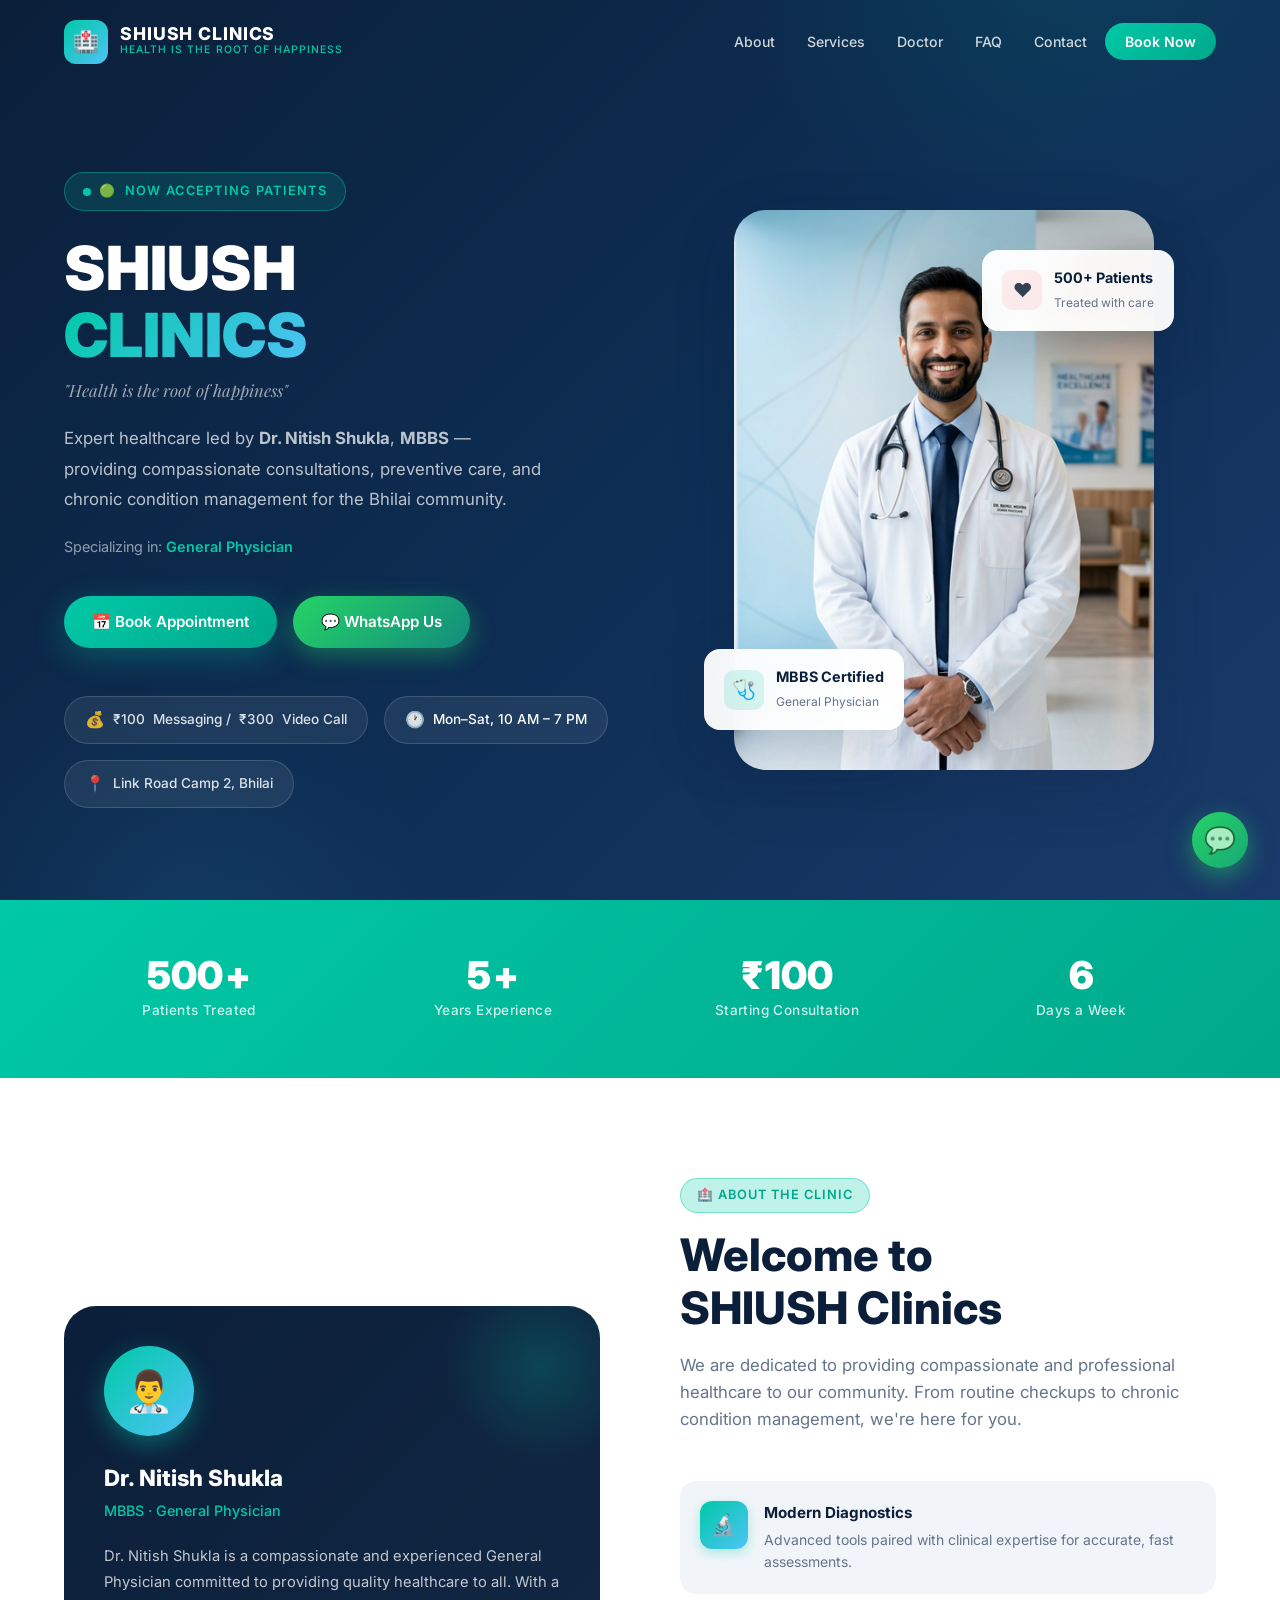
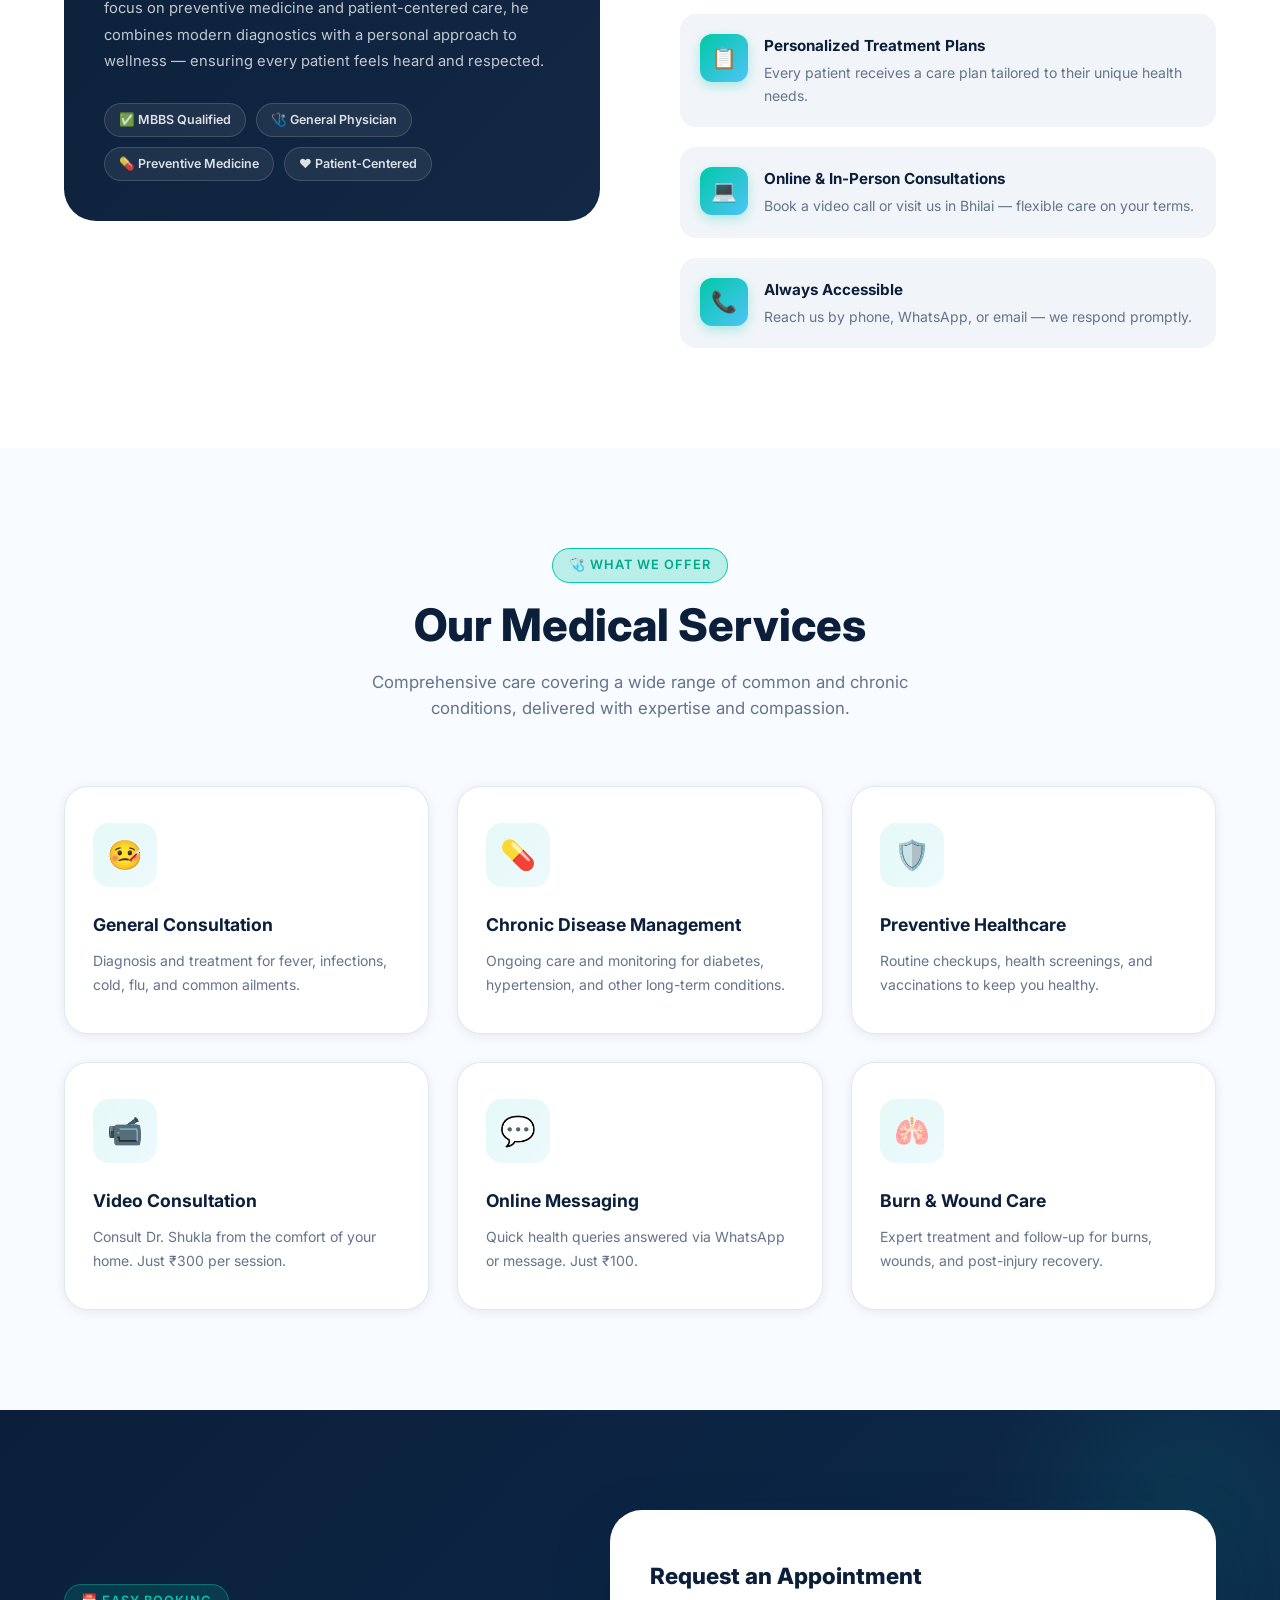
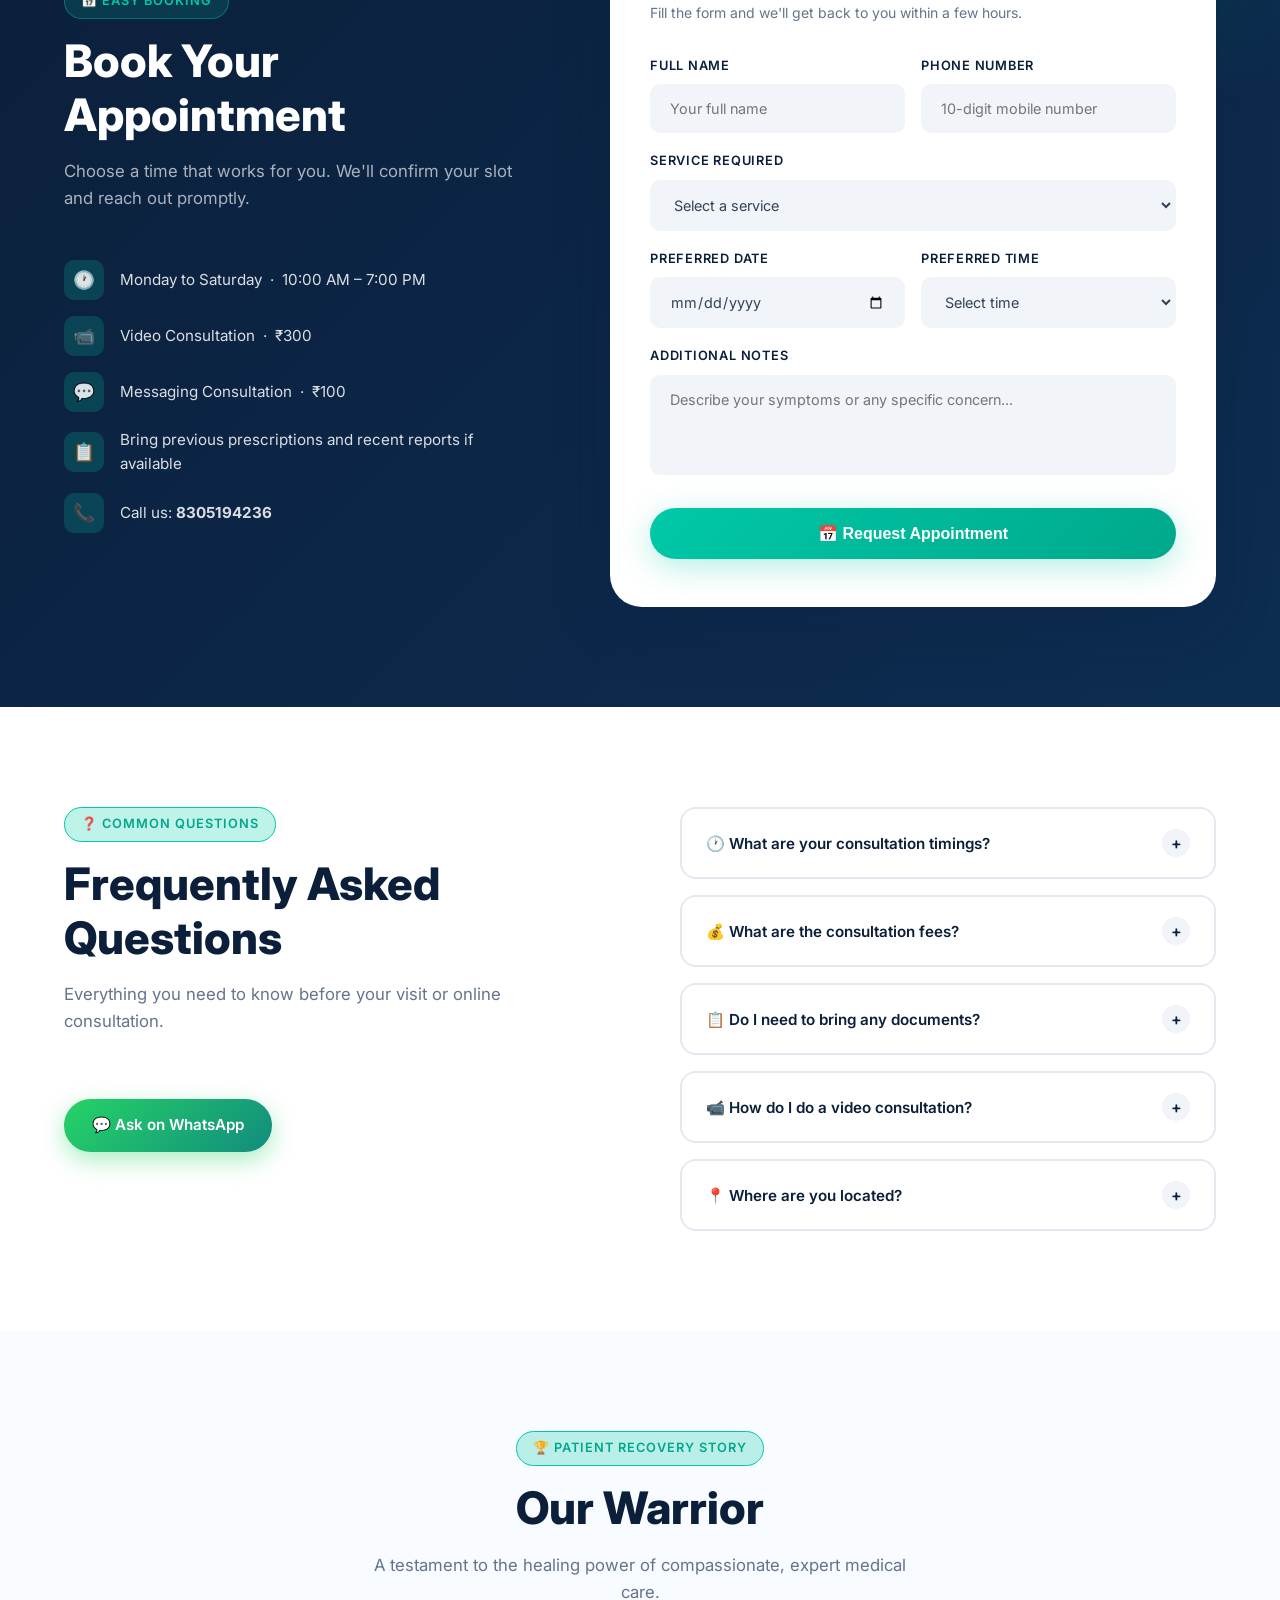
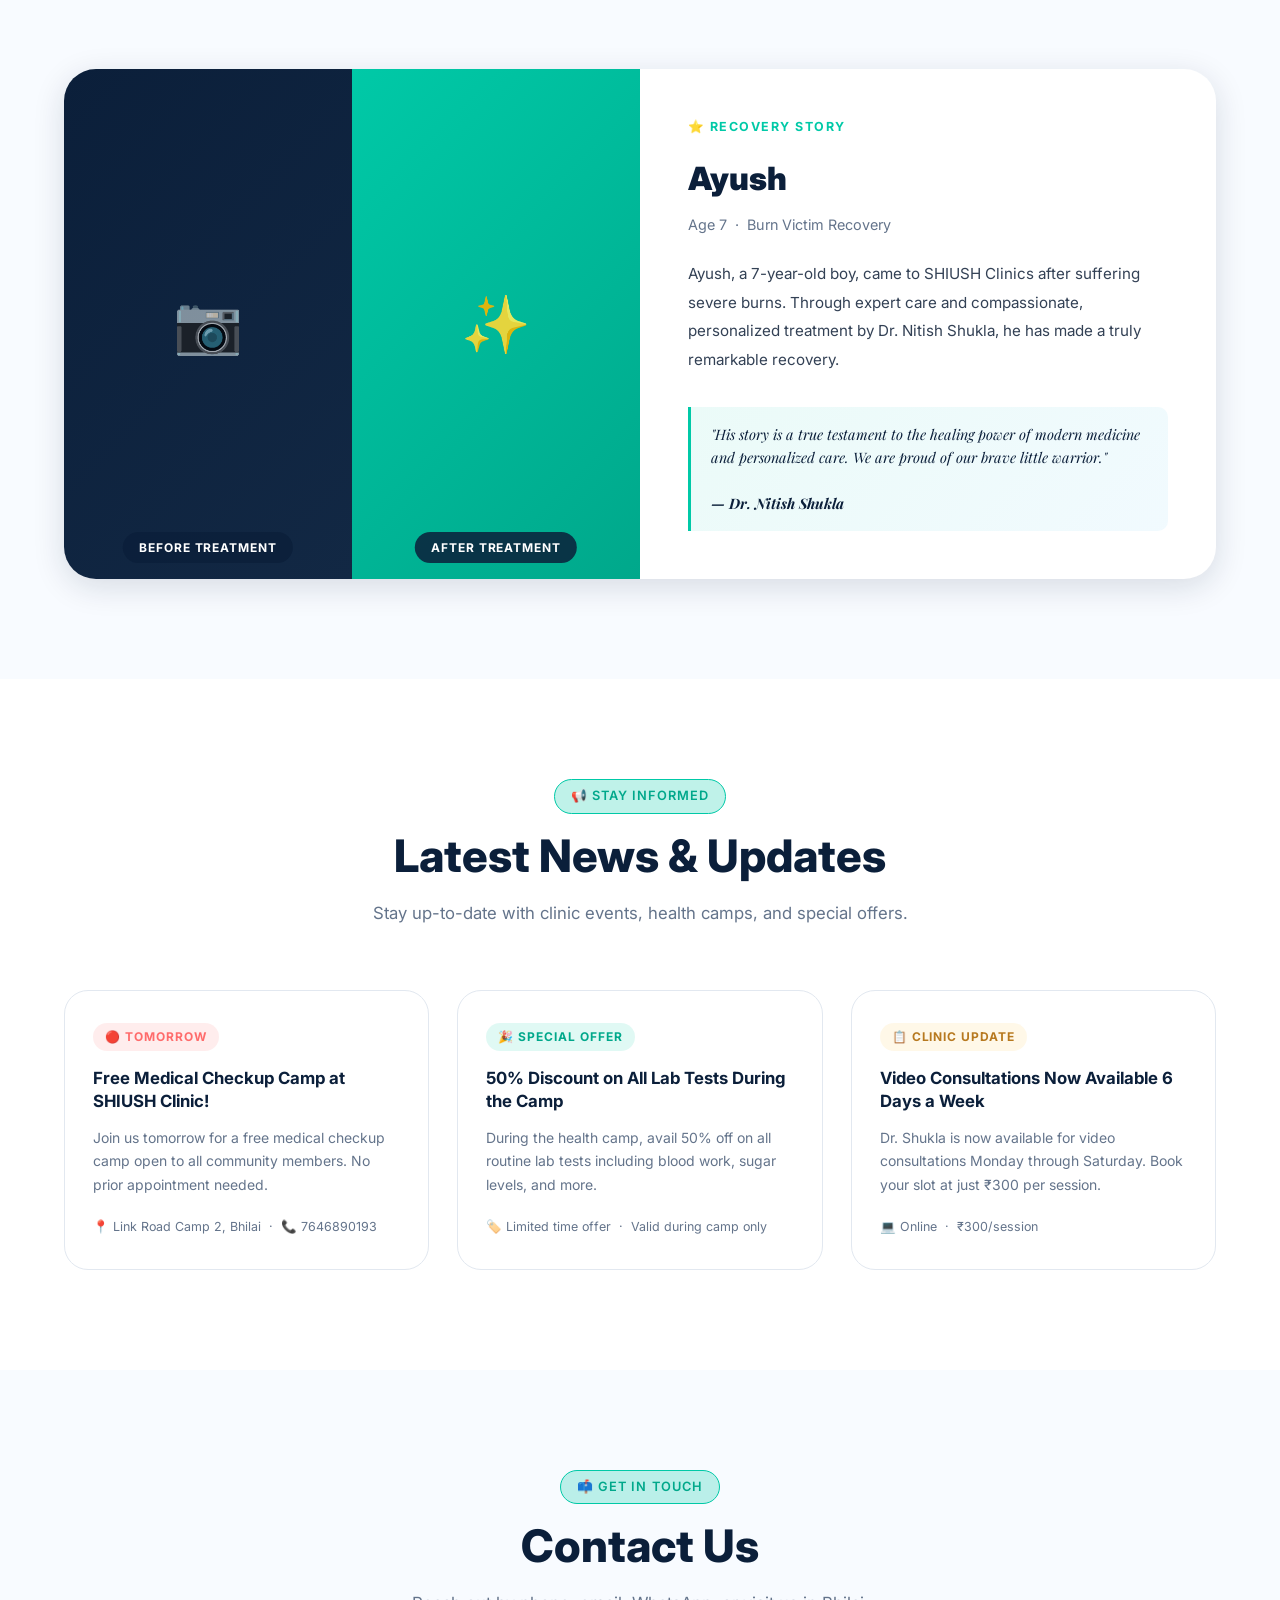
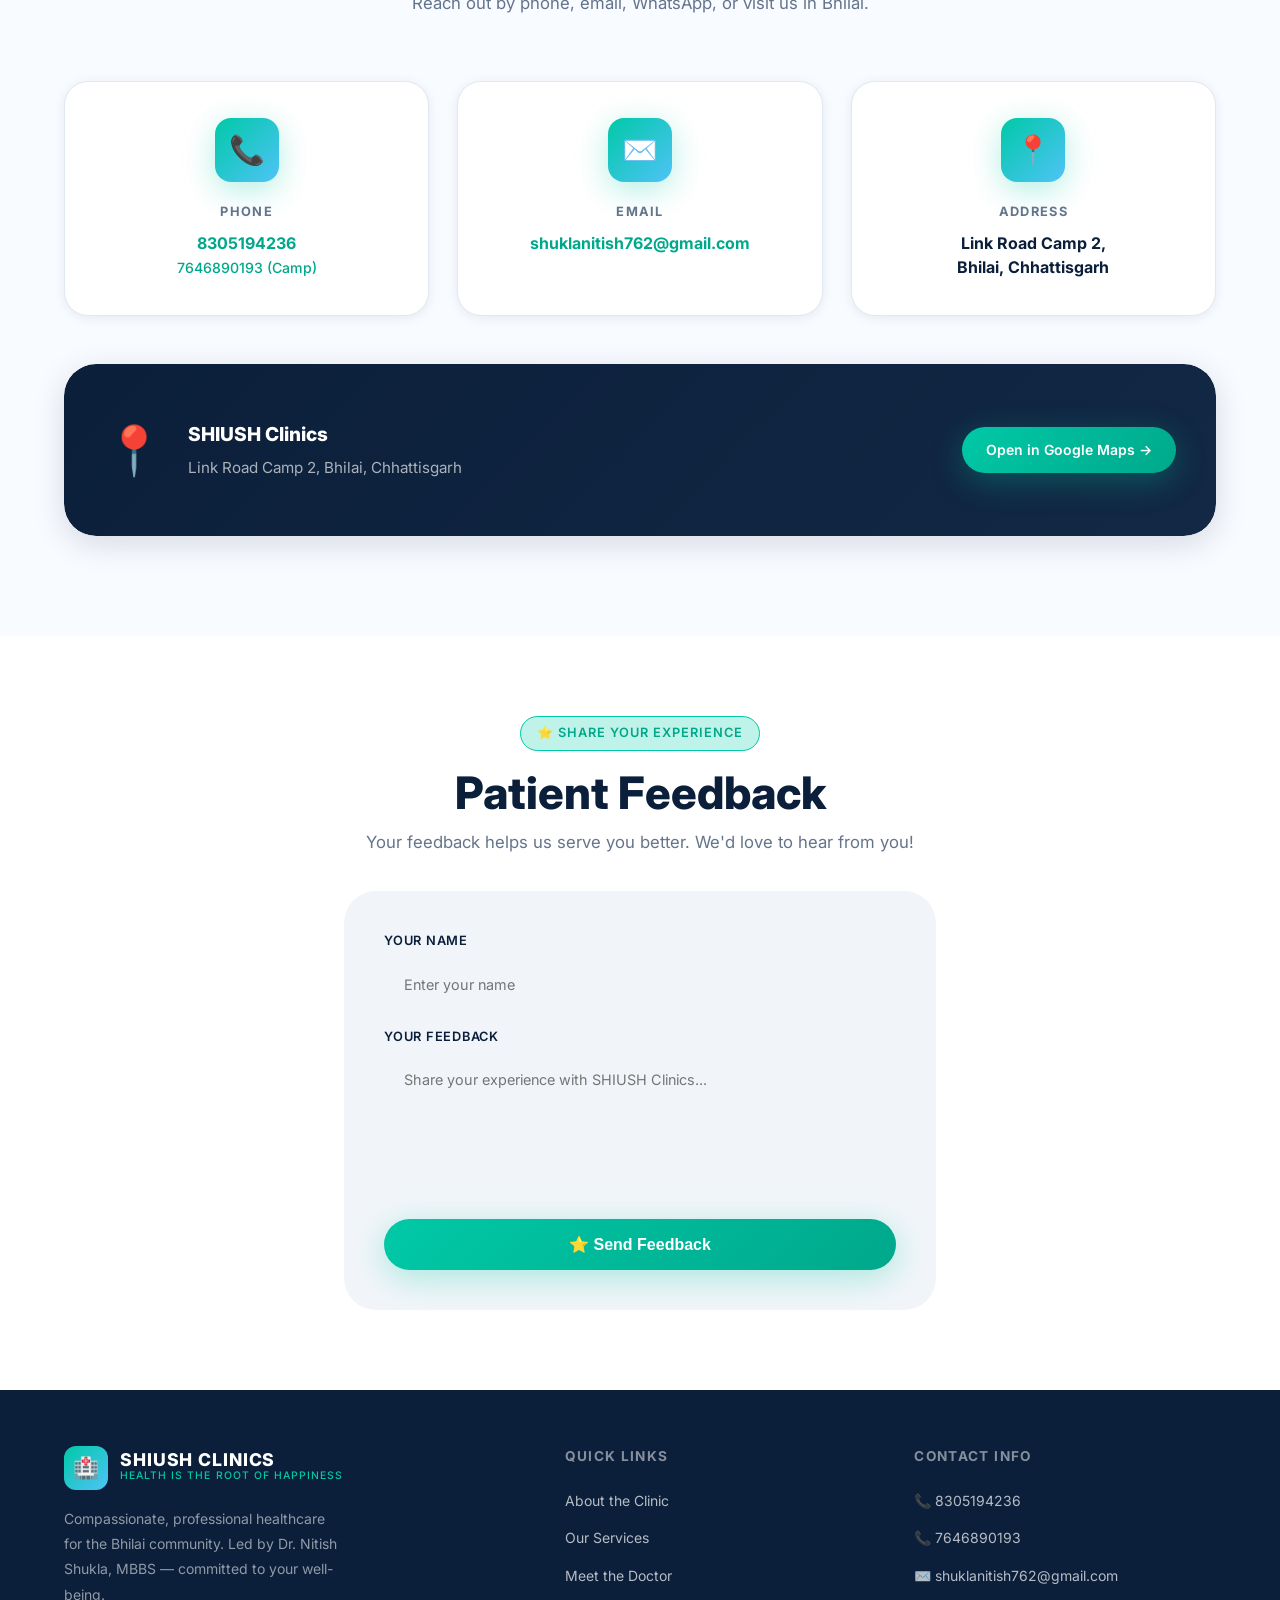
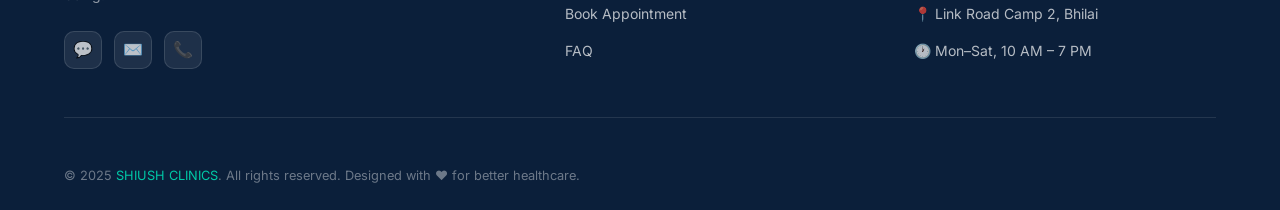
==== commit f1c8ca06: "Add files via upload" ====
--- a/SHISHU-20260305T094833Z-1-001/SHISHU/index.html
+++ b/SHISHU-20260305T094833Z-1-001/SHISHU/index.html
@@ -28,6 +28,12 @@
                 </div>
             </a>
             <ul class="nav-links" id="navLinks">
+                <li class="nav-close" id="navClose">
+                    <svg width="28" height="28" viewBox="0 0 24 24" fill="none" stroke="currentColor" stroke-width="2" stroke-linecap="round" stroke-linejoin="round">
+                        <line x1="18" y1="6" x2="6" y2="18"></line>
+                        <line x1="6" y1="6" x2="18" y2="18"></line>
+                    </svg>
+                </li>
                 <li><a href="#about">About</a></li>
                 <li><a href="#services">Services</a></li>
                 <li><a href="#doctor">Doctor</a></li>
@@ -627,7 +633,7 @@
                         <li><a href="tel:7646890193">📞 7646890193</a></li>
                         <li><a href="mailto:shuklanitish762@gmail.com">✉️ shuklanitish762@gmail.com</a></li>
                         <li><a href="#contact">📍 Link Road Camp 2, Bhilai</a></li>
-                        <li>🕐 Mon–Sat, 10 AM – 7 PM</li>
+                        <li><a href="#clinic-timings">🕐 Mon–Sat, 10 AM – 7 PM</a></li>
                     </ul>
                 </div>
             </div>
--- a/SHISHU-20260305T094833Z-1-001/SHISHU/style.css
+++ b/SHISHU-20260305T094833Z-1-001/SHISHU/style.css
@@ -258,6 +258,10 @@
     background: rgba(0, 201, 167, 0.1);
 }
 
+.nav-close {
+    display: none;
+}
+
 .nav-cta {
     background: linear-gradient(135deg, var(--teal), var(--teal-dark)) !important;
     color: var(--white) !important;
@@ -440,6 +444,10 @@
     color: rgba(255, 255, 255, 0.85);
     font-size: 0.85rem;
     font-weight: 500;
+}
+
+.info-pill [data-clinic-timings] {
+    color: #ffffff;
 }
 
 .info-pill .icon {
@@ -1656,19 +1664,49 @@
         display: flex;
         flex-direction: column;
         position: fixed;
-        top: 0;
-        left: 0;
-        right: 0;
-        bottom: 0;
+        top: 0 !important;
+        left: 0 !important;
+        width: 100vw !important;
+        height: 100vh !important;
         background: rgba(11, 31, 58, 0.98);
         align-items: center;
         justify-content: center;
         gap: 24px;
-        z-index: 999;
+        z-index: 9999;
+        overflow-y: auto;
+        padding: 80px 20px 40px;
+        transform: translateZ(0);
+        -webkit-transform: translateZ(0);
     }
 
     .nav-links.open a {
         font-size: 1.2rem;
+        padding: 12px 24px;
+    }
+
+    .nav-close {
+        display: none;
+        position: absolute;
+        top: 20px;
+        right: 20px;
+        color: var(--white);
+        cursor: pointer;
+        padding: 8px;
+        z-index: 10001;
+        transition: var(--transition);
+    }
+
+    .nav-close:hover {
+        color: var(--teal);
+    }
+
+    .nav-links.open .nav-close {
+        display: block;
+    }
+
+    body.menu-open {
+        overflow: hidden;
+        position: relative;
     }
 
     .services-grid,
